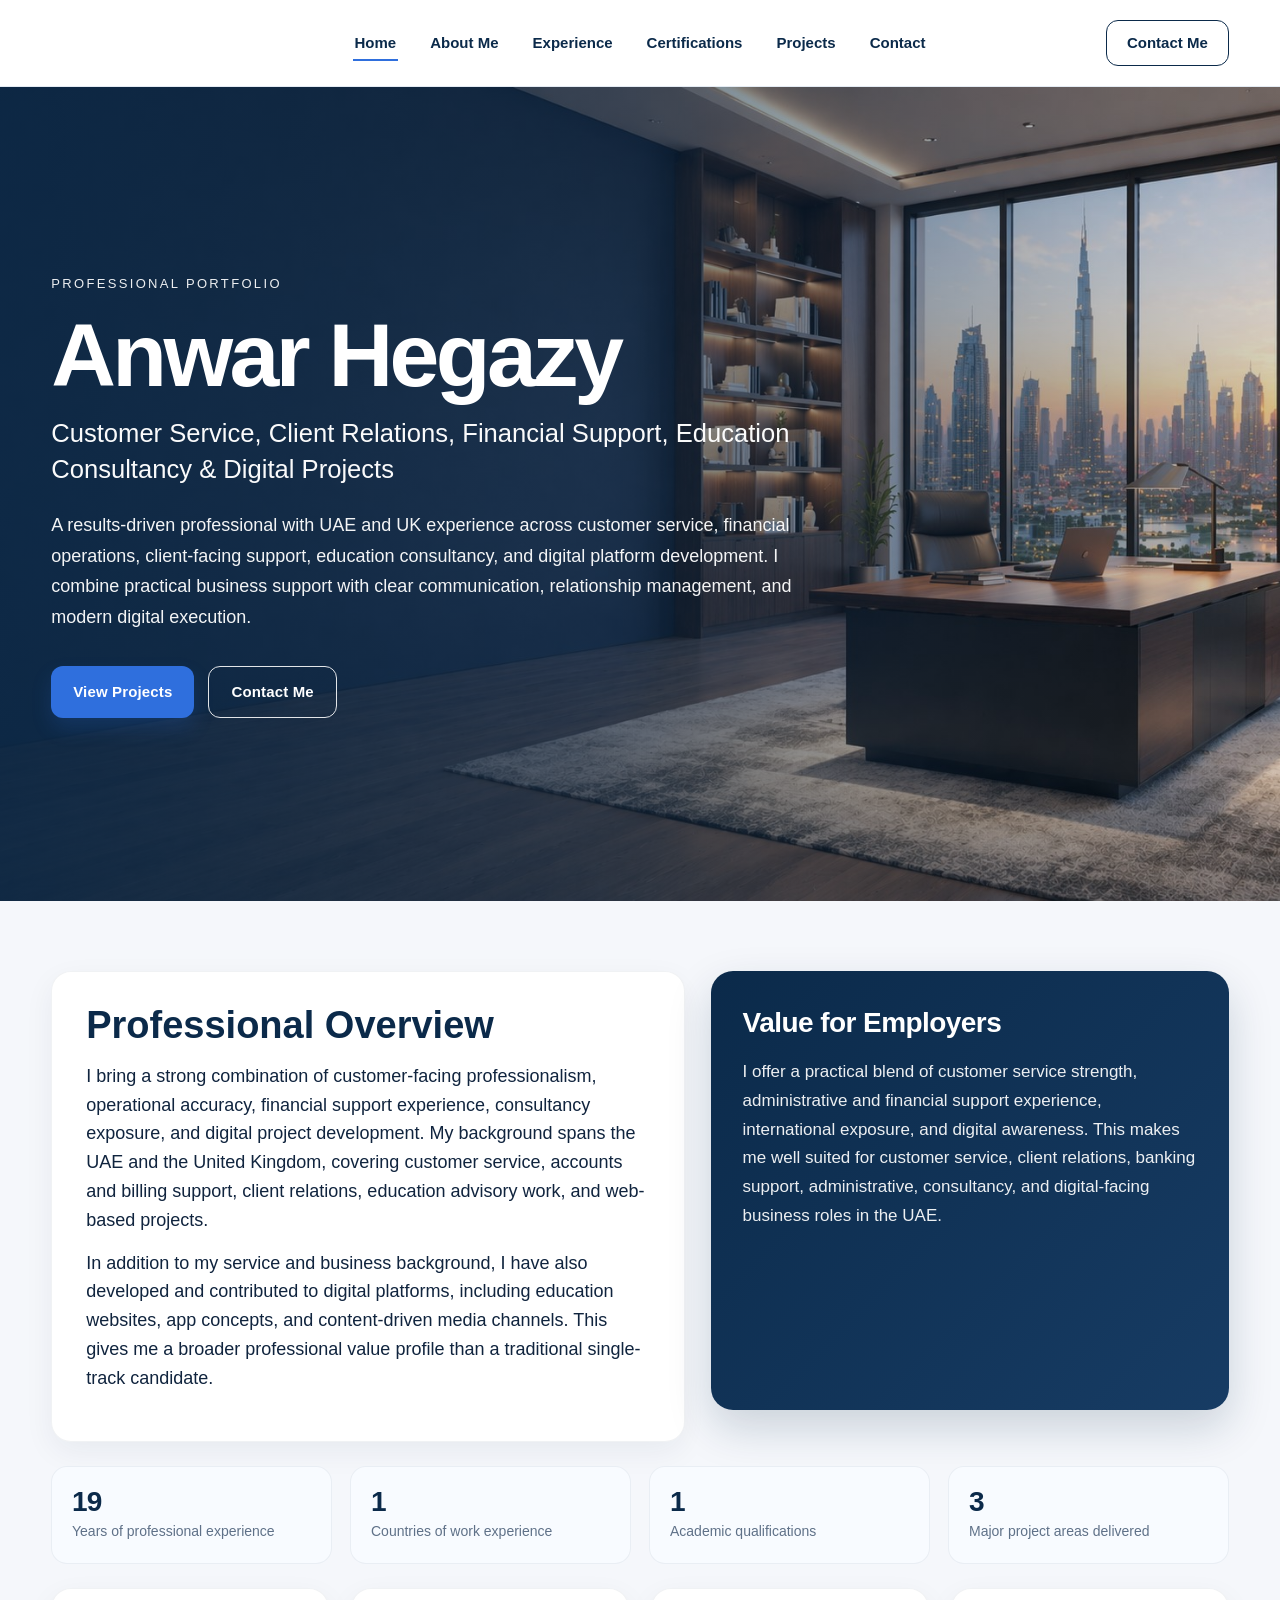
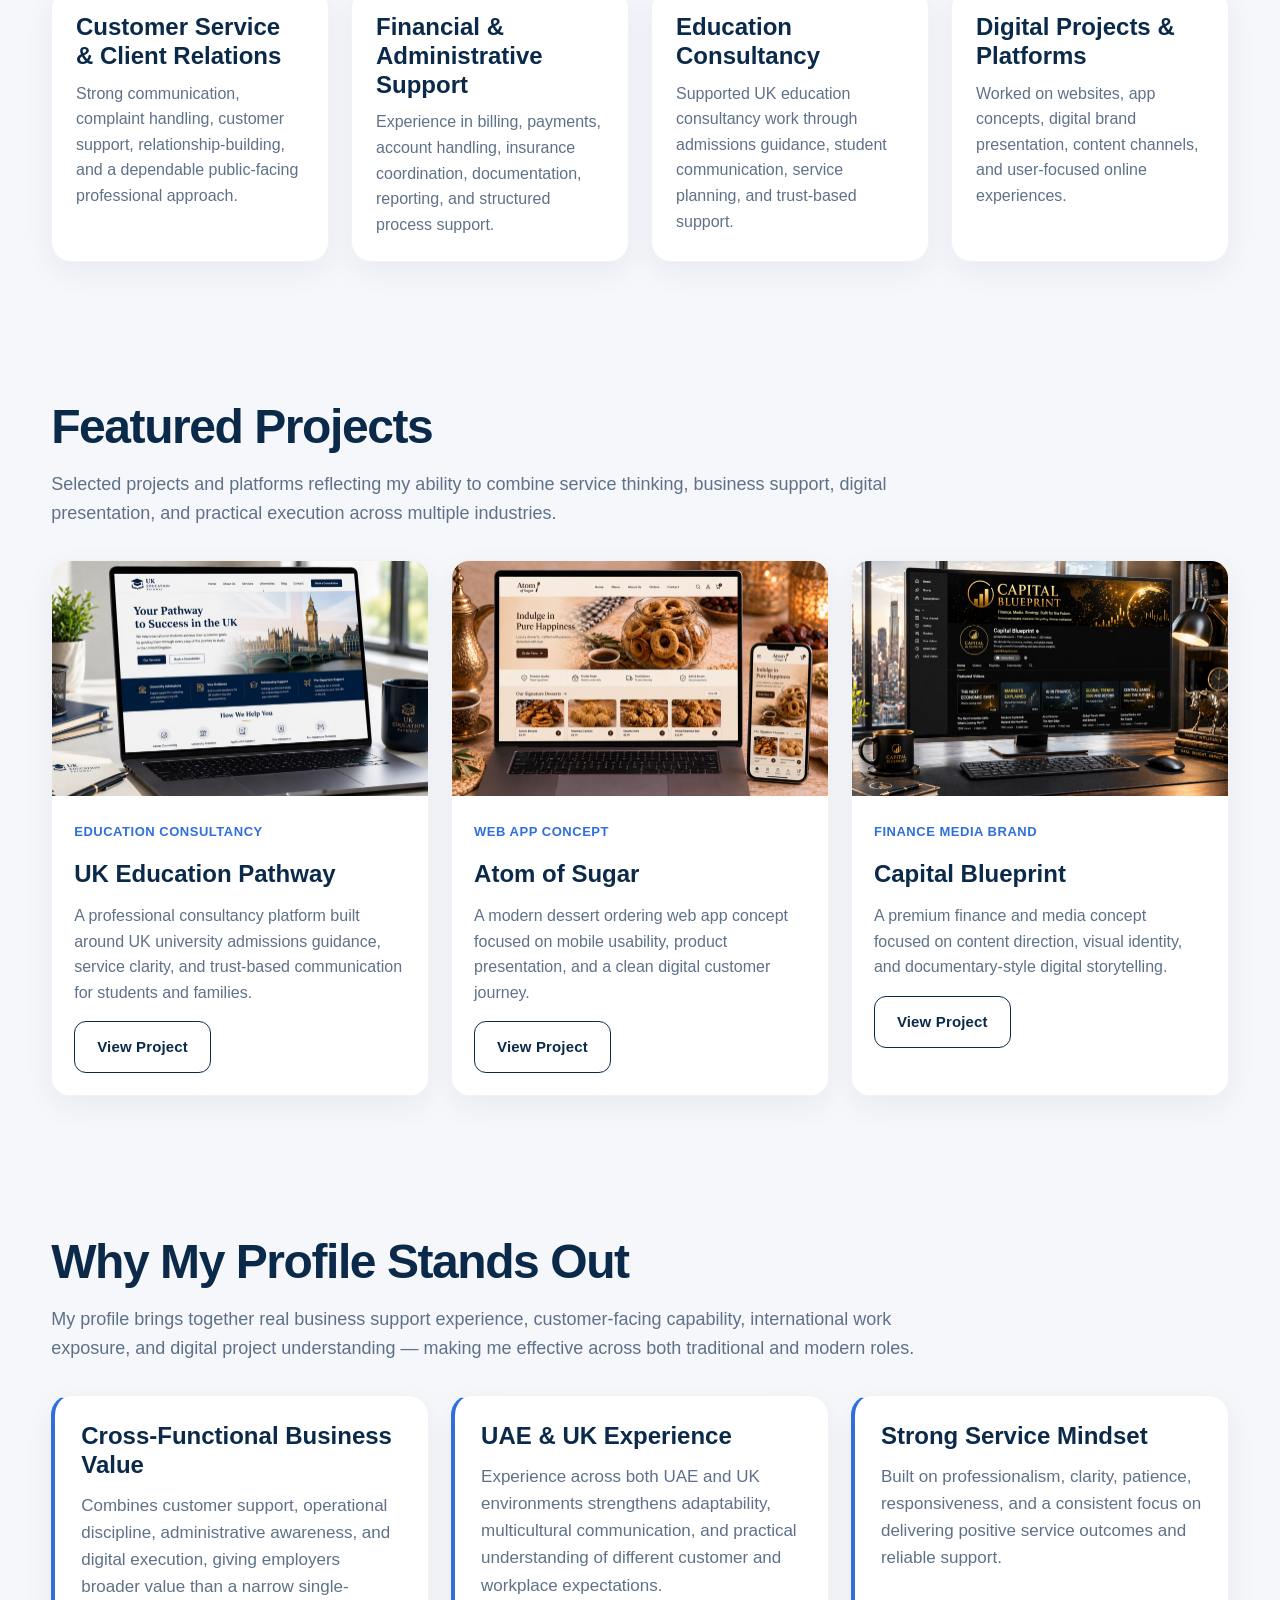
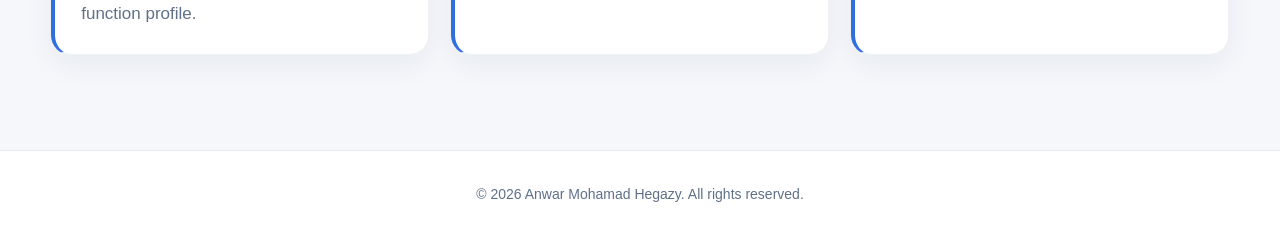
==== index.html @ 1013488e "Initial portfolio upload" ====
<!DOCTYPE html>
<html lang="en">
<head>
  <meta charset="UTF-8" />
  <meta name="viewport" content="width=device-width, initial-scale=1.0" />
  <title>Anwar Hegazy | Professional Portfolio</title>
  <meta
    name="description"
    content="Professional portfolio of Anwar Hegazy covering customer service, client relations, financial operations, education consultancy, and digital projects across the UAE and UK."
  />
  <link rel="icon" type="image/png" href="images/favicon.png" />
  <link rel="stylesheet" href="style.css" />
</head>
<body>
  <header class="site-header">
    <div class="container header-inner">
      <div class="brand-spacer"></div>

      <nav class="main-nav">
        <a href="index.html" class="active">Home</a>
        <a href="about.html">About Me</a>
        <a href="experience.html">Experience</a>
        <a href="certifications.html">Certifications</a>
        <a href="projects.html">Projects</a>
        <a href="contact.html">Contact</a>
      </nav>

      <div class="header-right">
        <a href="contact.html" class="header-btn">Contact Me</a>
      </div>

      <button class="menu-toggle" aria-label="Menu">☰</button>
    </div>

    <div class="mobile-nav">
      <a href="index.html">Home</a>
      <a href="about.html">About Me</a>
      <a href="experience.html">Experience</a>
      <a href="certifications.html">Certifications</a>
      <a href="projects.html">Projects</a>
      <a href="contact.html">Contact</a>
    </div>
  </header>

  <section class="hero fade-in-section">
    <div class="container hero-inner">
      <div class="hero-copy">
        <span class="eyebrow">Professional Portfolio</span>

        <h1>Anwar Hegazy</h1>

        <p class="hero-subtitle">
          Customer Service, Client Relations, Financial Support, Education Consultancy & Digital Projects
        </p>

        <p class="hero-description">
          A results-driven professional with UAE and UK experience across customer service, financial operations,
          client-facing support, education consultancy, and digital platform development. I combine practical
          business support with clear communication, relationship management, and modern digital execution.
        </p>

        <div class="hero-actions">
          <a href="projects.html" class="btn-primary">View Projects</a>
          <a href="contact.html" class="btn-secondary">Contact Me</a>
        </div>
      </div>
    </div>
  </section>

  <section class="home-section fade-in-section">
    <div class="container">
      <div class="home-intro-grid">
        <div class="home-intro-card">
          <h2>Professional Overview</h2>
          <p>
            I bring a strong combination of customer-facing professionalism, operational accuracy, financial
            support experience, consultancy exposure, and digital project development. My background spans the
            UAE and the United Kingdom, covering customer service, accounts and billing support, client relations,
            education advisory work, and web-based projects.
          </p>
          <p>
            In addition to my service and business background, I have also developed and contributed to digital
            platforms, including education websites, app concepts, and content-driven media channels. This gives
            me a broader professional value profile than a traditional single-track candidate.
          </p>
        </div>

        <div class="recruiter-strip">
          <h3>Value for Employers</h3>
          <p>
            I offer a practical blend of customer service strength, administrative and financial support experience,
            international exposure, and digital awareness. This makes me well suited for customer service, client
            relations, banking support, administrative, consultancy, and digital-facing business roles in the UAE.
          </p>
        </div>
      </div>

      <div class="stats-row">
        <div class="stat-box fade-in-section">
          <strong class="stat-number" data-target="20">0</strong>
          <span class="stat-label">Years of professional experience</span>
        </div>

        <div class="stat-box fade-in-section">
          <strong class="stat-number" data-target="2">0</strong>
          <span class="stat-label">Countries of work experience</span>
        </div>

        <div class="stat-box fade-in-section">
          <strong class="stat-number" data-target="2">0</strong>
          <span class="stat-label">Academic qualifications</span>
        </div>

        <div class="stat-box fade-in-section">
          <strong class="stat-number" data-target="4">0</strong>
          <span class="stat-label">Major project areas delivered</span>
        </div>
      </div>

      <div class="home-feature-grid">
        <div class="home-feature-card fade-in-section">
          <h3>Customer Service & Client Relations</h3>
          <p>
            Strong communication, complaint handling, customer support, relationship-building, and a dependable
            public-facing professional approach.
          </p>
        </div>

        <div class="home-feature-card fade-in-section">
          <h3>Financial & Administrative Support</h3>
          <p>
            Experience in billing, payments, account handling, insurance coordination, documentation, reporting,
            and structured process support.
          </p>
        </div>

        <div class="home-feature-card fade-in-section">
          <h3>Education Consultancy</h3>
          <p>
            Supported UK education consultancy work through admissions guidance, student communication, service
            planning, and trust-based support.
          </p>
        </div>

        <div class="home-feature-card fade-in-section">
          <h3>Digital Projects & Platforms</h3>
          <p>
            Worked on websites, app concepts, digital brand presentation, content channels, and user-focused
            online experiences.
          </p>
        </div>
      </div>
    </div>
  </section>

  <section class="home-section fade-in-section">
    <div class="container">
      <h2 class="section-title">Featured Projects</h2>
      <p class="section-intro">
        Selected projects and platforms reflecting my ability to combine service thinking, business support,
        digital presentation, and practical execution across multiple industries.
      </p>

      <div class="featured-projects-grid">
        <article class="featured-project-card">
          <div class="featured-project-media">
            <img src="images/uk-education-pathway-preview.jpg" alt="UK Education Pathway website preview" />
          </div>
          <div class="featured-project-body">
            <span class="featured-project-label">Education Consultancy</span>
            <h3>UK Education Pathway</h3>
            <p>
              A professional consultancy platform built around UK university admissions guidance, service clarity,
              and trust-based communication for students and families.
            </p>
            <a href="projects.html" class="btn-outline-dark">View Project</a>
          </div>
        </article>

        <article class="featured-project-card">
          <div class="featured-project-media">
            <img src="images/atom-of-sugar-preview.jpg" alt="Atom of Sugar app preview" />
          </div>
          <div class="featured-project-body">
            <span class="featured-project-label">Web App Concept</span>
            <h3>Atom of Sugar</h3>
            <p>
              A modern dessert ordering web app concept focused on mobile usability, product presentation,
              and a clean digital customer journey.
            </p>
            <a href="projects.html" class="btn-outline-dark">View Project</a>
          </div>
        </article>

        <article class="featured-project-card">
          <div class="featured-project-media">
            <img src="images/capital-blueprint-preview.jpg" alt="Capital Blueprint platform preview" />
          </div>
          <div class="featured-project-body">
            <span class="featured-project-label">Finance Media Brand</span>
            <h3>Capital Blueprint</h3>
            <p>
              A premium finance and media concept focused on content direction, visual identity,
              and documentary-style digital storytelling.
            </p>
            <a href="projects.html" class="btn-outline-dark">View Project</a>
          </div>
        </article>
      </div>
    </div>
  </section>

  <section class="home-section fade-in-section">
    <div class="container">
      <h2 class="section-title">Why My Profile Stands Out</h2>
      <p class="section-intro">
        My profile brings together real business support experience, customer-facing capability, international
        work exposure, and digital project understanding — making me effective across both traditional and modern roles.
      </p>

      <div class="highlights-grid">
        <div class="highlight-card card">
          <h4>Cross-Functional Business Value</h4>
          <p>
            Combines customer support, operational discipline, administrative awareness, and digital execution,
            giving employers broader value than a narrow single-function profile.
          </p>
        </div>

        <div class="highlight-card card">
          <h4>UAE & UK Experience</h4>
          <p>
            Experience across both UAE and UK environments strengthens adaptability, multicultural communication,
            and practical understanding of different customer and workplace expectations.
          </p>
        </div>

        <div class="highlight-card card">
          <h4>Strong Service Mindset</h4>
          <p>
            Built on professionalism, clarity, patience, responsiveness, and a consistent focus on delivering
            positive service outcomes and reliable support.
          </p>
        </div>
      </div>
    </div>
  </section>

  <footer class="site-footer">
    <div class="container footer-inner">
      <p>© 2026 Anwar Mohamad Hegazy. All rights reserved.</p>
    </div>
  </footer>

  <script src="script.js"></script>
</body>
</html>
---- style.css ----
:root {
  --navy: #0b2a4a;
  --navy-2: #163b63;
  --blue: #2f6fdd;
  --blue-dark: #255fc7;
  --text: #10243e;
  --muted: #5f7188;
  --bg: #f5f7fb;
  --bg-soft: #eef3f9;
  --white: #ffffff;
  --line: #e4ebf3;
  --card: #ffffff;
  --shadow: 0 12px 34px rgba(16, 36, 62, 0.08);
  --shadow-soft: 0 8px 24px rgba(16, 36, 62, 0.05);
  --shadow-strong: 0 20px 50px rgba(16, 36, 62, 0.14);
  --radius: 20px;
  --max: 1240px;
}

* {
  box-sizing: border-box;
}

html {
  scroll-behavior: smooth;
}

body {
  margin: 0;
  font-family: Arial, sans-serif;
  color: var(--text);
  background: var(--bg);
  line-height: 1.6;
  -webkit-font-smoothing: antialiased;
  -moz-osx-font-smoothing: grayscale;
}

img {
  max-width: 100%;
  display: block;
}

a {
  color: inherit;
  text-decoration: none;
}

.container {
  width: min(92%, var(--max));
  margin: 0 auto;
}

/* Header */
.site-header {
  position: sticky;
  top: 0;
  z-index: 1000;
  background: rgba(255, 255, 255, 0.96);
  backdrop-filter: blur(10px);
  border-bottom: 1px solid var(--line);
}

.site-header.scrolled {
  box-shadow: 0 8px 24px rgba(16, 36, 62, 0.08);
}

.header-inner {
  min-height: 86px;
  display: grid;
  grid-template-columns: 1fr auto 1fr;
  align-items: center;
}

.brand-spacer {
  min-height: 1px;
}

.main-nav {
  display: flex;
  justify-content: center;
  gap: 30px;
  align-items: center;
  flex-wrap: wrap;
}

.main-nav a {
  color: var(--navy);
  font-size: 15px;
  font-weight: 600;
  position: relative;
  padding: 8px 2px;
  transition: color 0.25s ease;
}

.main-nav a::after {
  content: "";
  position: absolute;
  left: 0;
  bottom: 2px;
  width: 0;
  height: 2px;
  background: var(--blue);
  transition: width 0.25s ease;
}

.main-nav a:hover::after,
.main-nav a.active::after {
  width: 100%;
}

.header-right {
  display: flex;
  justify-content: flex-end;
  gap: 12px;
}

.header-btn {
  display: inline-flex;
  align-items: center;
  justify-content: center;
  min-height: 46px;
  border: 1px solid var(--navy);
  color: var(--navy);
  padding: 0 20px;
  border-radius: 12px;
  font-size: 15px;
  font-weight: 600;
  transition: 0.25s ease;
}

.header-btn:hover {
  background: var(--navy);
  color: var(--white);
}

.menu-toggle {
  display: none;
  justify-self: end;
  background: #fff;
  border: 1px solid var(--line);
  color: var(--navy);
  border-radius: 10px;
  padding: 10px 12px;
  font-size: 20px;
  cursor: pointer;
}

.mobile-nav {
  display: none;
  border-top: 1px solid var(--line);
  background: #fff;
}

.mobile-nav.show {
  display: block;
}

.mobile-nav a {
  display: block;
  padding: 15px 4%;
  border-bottom: 1px solid #eef3f8;
  color: var(--navy);
  font-weight: 500;
}

/* Buttons */
.btn-primary,
.btn-secondary,
.btn-light,
.btn-outline-dark {
  display: inline-flex;
  align-items: center;
  justify-content: center;
  min-height: 52px;
  padding: 0 22px;
  border-radius: 12px;
  font-size: 15px;
  font-weight: 700;
  letter-spacing: 0.01em;
  transition: 0.25s ease;
}

.btn-primary {
  background: var(--blue);
  color: var(--white);
  border: none;
  box-shadow: 0 10px 20px rgba(47, 111, 221, 0.18);
}

.btn-primary:hover {
  background: var(--blue-dark);
  transform: translateY(-1px);
  box-shadow: 0 14px 28px rgba(47, 111, 221, 0.24);
}

.btn-secondary {
  border: 1px solid rgba(255,255,255,0.88);
  color: var(--white);
  background: transparent;
}

.btn-secondary:hover {
  background: rgba(255,255,255,0.1);
}

.btn-light {
  background: var(--white);
  color: var(--navy);
}

.btn-light:hover {
  background: #f1f5fb;
}

.btn-outline-dark {
  background: transparent;
  color: var(--navy);
  border: 1px solid var(--navy);
}

.btn-outline-dark:hover {
  background: var(--navy);
  color: var(--white);
  box-shadow: 0 12px 24px rgba(11, 42, 74, 0.16);
}

/* Hero */
.hero {
  min-height: calc(100vh - 86px);
  background:
    linear-gradient(to right, rgba(11, 42, 74, 0.84), rgba(11, 42, 74, 0.56), rgba(11, 42, 74, 0.16)),
    url("images/hero-bg.jpg") center center / cover no-repeat;
  display: flex;
  align-items: center;
}

.hero-inner {
  padding: 90px 0;
}

.hero-copy {
  max-width: 780px;
  color: var(--white);
}

.eyebrow {
  display: inline-block;
  margin-bottom: 18px;
  font-size: 13px;
  letter-spacing: 0.18em;
  text-transform: uppercase;
  opacity: 0.92;
}

.hero h1 {
  margin: 0 0 18px;
  font-size: clamp(56px, 7vw, 92px);
  line-height: 0.96;
  letter-spacing: -0.04em;
  font-weight: 700;
}

.hero-subtitle {
  margin: 0 0 22px;
  font-size: clamp(20px, 2vw, 32px);
  line-height: 1.4;
  opacity: 0.98;
}

.hero-description {
  max-width: 760px;
  margin: 0 0 34px;
  font-size: 18px;
  line-height: 1.7;
  opacity: 0.95;
}

.hero-actions {
  display: flex;
  flex-wrap: wrap;
  gap: 14px;
}

/* Generic cards */
.home-intro-card,
.home-photo-card,
.home-feature-card,
.card {
  background: var(--card);
  border-radius: var(--radius);
  box-shadow: 0 10px 30px rgba(16, 36, 62, 0.06);
  border: 1px solid rgba(11, 42, 74, 0.06);
}

/* Home */
.home-section {
  padding: 70px 0;
}

.home-intro-grid {
  display: grid;
  grid-template-columns: 1.1fr 0.9fr;
  gap: 26px;
  align-items: stretch;
}

.home-intro-card {
  padding: 34px;
}

.home-intro-card h2 {
  margin: 0 0 16px;
  font-size: 38px;
  line-height: 1.05;
  color: var(--navy);
}

.home-intro-card p {
  margin: 0 0 14px;
  font-size: 18px;
  color: var(--text);
}

.home-photo-card {
  overflow: hidden;
  min-height: 100%;
}

.home-photo-card img {
  width: 100%;
  height: 100%;
  object-fit: cover;
}

.home-feature-grid {
  display: grid;
  grid-template-columns: repeat(4, 1fr);
  gap: 22px;
  margin-top: 24px;
}

.home-feature-card {
  padding: 24px;
}

.home-feature-card h3 {
  margin: 0 0 10px;
  font-size: 24px;
  line-height: 1.2;
  color: var(--navy);
}

.home-feature-card p {
  margin: 0;
  color: var(--muted);
  font-size: 16px;
}

.featured-projects-grid {
  display: grid;
  grid-template-columns: repeat(3, 1fr);
  gap: 22px;
  margin-top: 26px;
}

.featured-project-card {
  background: var(--white);
  border: 1px solid rgba(11, 42, 74, 0.06);
  border-radius: 18px;
  overflow: hidden;
  box-shadow: 0 10px 30px rgba(16, 36, 62, 0.06);
}

.featured-project-media {
  aspect-ratio: 16 / 10;
  overflow: hidden;
  background: #fff;
}

.featured-project-media img {
  width: 100%;
  height: 100%;
  object-fit: cover;
}

.featured-project-body {
  padding: 22px;
}

.featured-project-body h3 {
  margin: 0 0 10px;
  font-size: 24px;
  color: var(--navy);
}

.featured-project-label {
  display: inline-block;
  margin-bottom: 12px;
  font-size: 13px;
  font-weight: 700;
  letter-spacing: 0.04em;
  text-transform: uppercase;
  color: var(--blue);
}

.featured-project-body p {
  margin: 0 0 16px;
  color: var(--muted);
  font-size: 16px;
}

/* Stats */
.stats-row {
  display: grid;
  grid-template-columns: repeat(4, 1fr);
  gap: 18px;
  margin-top: 24px;
}

.stat-box {
  background: #f8fbff;
  border: 1px solid rgba(11, 42, 74, 0.06);
  border-radius: 16px;
  padding: 20px;
}

.stat-box strong,
.stat-number {
  display: block;
  font-size: 28px;
  color: var(--navy);
  font-weight: 700;
  line-height: 1.1;
  letter-spacing: -0.03em;
}

.stat-box span,
.stat-label {
  font-size: 14px;
  color: var(--muted);
}

/* Recruiter strip */
.recruiter-strip {
  margin-top: 0;
  margin-bottom: 32px;
  background: linear-gradient(135deg, #0b2a4a, #173c64);
  color: #fff;
  border-radius: 22px;
  padding: 30px 32px;
  box-shadow: 0 18px 44px rgba(11, 42, 74, 0.18);
}

.recruiter-strip h3 {
  margin: 0 0 12px;
  font-size: 28px;
  letter-spacing: -0.02em;
}

.recruiter-strip p {
  margin: 0;
  font-size: 17px;
  line-height: 1.7;
  color: rgba(255,255,255,0.92);
}

/* Page hero */
.page-hero {
  padding: 110px 0 42px;
  background: #fff;
  border-bottom: 1px solid var(--line);
}

.page-hero h1 {
  margin: 0;
  font-size: clamp(42px, 5vw, 68px);
  line-height: 1;
  letter-spacing: -0.04em;
  color: var(--navy);
}

.page-hero p {
  max-width: 900px;
  margin: 18px 0 0;
  font-size: 20px;
  color: var(--muted);
}

/* Sections */
.section {
  padding: 80px 0;
}

.section-tight {
  padding: 56px 0 80px;
}

.section-block {
  margin-bottom: 60px;
}

.section-title {
  margin: 0 0 18px;
  font-size: clamp(34px, 4vw, 48px);
  line-height: 1.05;
  letter-spacing: -0.03em;
  color: var(--navy);
}

.section-subtitle {
  margin: 0 0 30px;
  font-size: clamp(28px, 3vw, 36px);
  line-height: 1.08;
  letter-spacing: -0.025em;
  color: var(--navy);
}

.section-intro {
  max-width: 900px;
  margin: 0 0 32px;
  font-size: 18px;
  color: var(--muted);
}

/* About */
.about-grid {
  display: grid;
  grid-template-columns: 420px 1fr;
  gap: 44px;
  align-items: center;
}

.about-photo.card {
  overflow: hidden;
}

.about-photo img {
  width: 100%;
  aspect-ratio: 0.82 / 1;
  object-fit: cover;
}

.about-copy.card {
  padding: 34px;
}

.about-copy h2 {
  margin: 0 0 18px;
  font-size: 44px;
  line-height: 1;
  color: var(--navy);
}

.about-copy p {
  margin: 0 0 16px;
  font-size: 19px;
  color: var(--text);
}

/* Experience */
.timeline {
  display: grid;
  gap: 22px;
}

.timeline-card {
  padding: 28px 30px;
}

.timeline-card h3 {
  margin: 0 0 8px;
  font-size: 30px;
  line-height: 1.1;
  color: var(--navy);
}

.timeline-meta {
  margin: 0 0 18px;
  font-size: 18px;
  color: var(--muted);
  font-weight: 700;
}

.timeline-card p {
  margin: 0;
  font-size: 18px;
  color: var(--text);
}

.highlights-grid {
  display: grid;
  grid-template-columns: repeat(3, 1fr);
  gap: 22px;
  margin-top: 26px;
}

.highlight-card {
  padding: 26px;
  border-left: 4px solid var(--blue);
}

.highlight-card h4 {
  margin: 0 0 12px;
  font-size: 24px;
  color: var(--navy);
  line-height: 1.2;
}

.highlight-card p {
  margin: 0;
  font-size: 17px;
  color: var(--muted);
}

/* Old certificate grid if needed elsewhere */
.cert-grid {
  display: grid;
  grid-template-columns: repeat(2, 1fr);
  gap: 22px;
}

.cert-card {
  padding: 28px;
  padding-top: 30px;
}

.cert-card h3 {
  margin: 0 0 10px;
  font-size: 26px;
  color: var(--navy);
  line-height: 1.2;
}

.cert-card p {
  margin: 0 0 14px;
  font-size: 17px;
  color: var(--muted);
}

.cert-image-link {
  display: block;
  transition: transform 0.25s ease;
}

.cert-image-link:hover {
  transform: translateY(-4px);
}

.cert-image {
  margin-top: 16px;
  height: 220px;
  overflow: hidden;
  border-radius: 12px;
  border: 1px solid #e6edf6;
  background: #fff;
}

.cert-image img {
  width: 100%;
  height: 100%;
  object-fit: cover;
  object-position: top;
  display: block;
  transition: transform 0.3s ease;
}

.cert-action {
  margin-top: 14px;
  margin-bottom: 0;
}

.cert-action a {
  color: var(--blue);
  font-weight: 600;
}

.cert-action a:hover {
  text-decoration: underline;
}

.small-note {
  margin-top: 20px;
  font-size: 16px;
  color: var(--muted);
}

/* Projects - agency level */
.projects-stack {
  display: grid;
  gap: 34px;
}

.project-showcase {
  display: grid;
  grid-template-columns: 1.02fr 0.98fr;
  gap: 34px;
  align-items: center;
  background: var(--white);
  border: 1px solid rgba(11, 42, 74, 0.06);
  border-radius: 20px;
  padding: 28px;
  box-shadow: 0 10px 30px rgba(16, 36, 62, 0.06);
  transition: transform 0.3s ease, box-shadow 0.3s ease;
}

.project-showcase:hover {
  transform: translateY(-4px);
  box-shadow: 0 18px 44px rgba(16, 36, 62, 0.10);
}

.project-showcase.reverse {
  grid-template-columns: 0.98fr 1.02fr;
}

.project-showcase.reverse .project-showcase-media {
  order: 2;
}

.project-showcase.reverse .project-showcase-content {
  order: 1;
}

.project-showcase-content h2 {
  margin: 0 0 10px;
  font-size: 36px;
  line-height: 1.08;
  color: var(--navy);
}

.project-kicker {
  display: inline-block;
  margin-bottom: 12px;
  font-size: 13px;
  font-weight: 700;
  letter-spacing: 0.05em;
  text-transform: uppercase;
  color: var(--blue);
}

.project-showcase-content p {
  margin: 0 0 18px;
  font-size: 18px;
  color: var(--text);
}

.project-points {
  margin: 0 0 20px 18px;
  padding: 0;
}

.project-points li {
  margin-bottom: 8px;
  color: var(--muted);
  font-size: 16px;
}

.project-showcase-media {
  min-width: 0;
}

.project-image-wrap {
  position: relative;
  display: block;
  overflow: hidden;
  border-radius: 20px;
  box-shadow: var(--shadow-strong);
  background: #fff;
}

.project-image-wrap img {
  width: 100%;
  height: auto;
  display: block;
  transition: transform 0.55s ease, filter 0.35s ease;
}

.project-image-overlay {
  position: absolute;
  inset: 0;
  background: linear-gradient(to top, rgba(11, 42, 74, 0.68), rgba(11, 42, 74, 0.12));
  display: flex;
  align-items: flex-end;
  justify-content: flex-start;
  padding: 24px;
  opacity: 0;
  transition: opacity 0.35s ease;
}

.project-image-overlay span {
  display: inline-flex;
  align-items: center;
  justify-content: center;
  min-height: 42px;
  padding: 0 16px;
  background: rgba(255, 255, 255, 0.96);
  color: var(--navy);
  border-radius: 999px;
  font-size: 13px;
  font-weight: 700;
}

.project-image-wrap:hover img {
  transform: scale(1.035);
  filter: brightness(0.97);
}

.project-image-wrap:hover .project-image-overlay {
  opacity: 1;
}

.static-image {
  cursor: default;
  border-radius: 20px;
  overflow: hidden;
}

.static-image img {
  transition: transform 0.55s ease, filter 0.35s ease;
}

.static-image:hover img {
  transform: scale(1.035);
  filter: brightness(0.97);
}

.skills-tags {
  display: flex;
  flex-wrap: wrap;
  gap: 8px;
  margin: 20px 0 22px;
}

.skills-tags span {
  display: inline-flex;
  align-items: center;
  min-height: 36px;
  padding: 0 14px;
  border-radius: 999px;
  background: #f7faff;
  border: 1px solid #dce6f2;
  color: var(--navy);
  font-size: 14px;
  font-weight: 600;
  transition: all 0.22s ease;
}

.skills-tags span:hover {
  background: var(--navy);
  color: #fff;
  border-color: var(--navy);
  transform: translateY(-1px);
}

.project-links {
  display: flex;
  flex-wrap: wrap;
  gap: 12px;
  margin-top: 6px;
}

.consultancy-project {
  background: linear-gradient(180deg, #ffffff, #f8fbff);
  border: 1px solid rgba(30, 90, 168, 0.15);
}

/* Contact */
.contact-grid {
  display: grid;
  grid-template-columns: 1fr 1fr;
  gap: 28px;
}

.contact-card {
  padding: 30px;
}

.contact-card h3 {
  margin: 0 0 18px;
  font-size: 30px;
  color: var(--navy);
}

.contact-card p {
  margin: 0 0 14px;
  font-size: 18px;
  color: var(--text);
}

.contact-card a {
  color: var(--blue);
}

.form-grid {
  display: grid;
  gap: 16px;
}

.two-col {
  display: grid;
  grid-template-columns: 1fr 1fr;
  gap: 16px;
}

.form-group label {
  display: block;
  margin-bottom: 8px;
  font-size: 15px;
  color: var(--navy);
  font-weight: 600;
}

.form-group input,
.form-group textarea {
  width: 100%;
  border: 1px solid #c9d5e4;
  border-radius: 12px;
  padding: 14px 14px;
  font-size: 16px;
  font-family: inherit;
  color: var(--text);
  background: #fff;
  transition: border-color 0.2s ease, box-shadow 0.2s ease;
}

.form-group textarea {
  resize: vertical;
  min-height: 150px;
}

.form-group input:focus,
.form-group textarea:focus {
  outline: none;
  border-color: var(--blue);
  box-shadow: 0 0 0 4px rgba(47, 111, 221, 0.10);
}

.contact-strip {
  display: grid;
  grid-template-columns: repeat(3, 1fr);
  gap: 22px;
  margin-top: 22px;
}

.contact-mini {
  padding: 22px;
}

.contact-mini h4 {
  margin: 0 0 10px;
  font-size: 22px;
  color: var(--navy);
}

.contact-mini p {
  margin: 0;
  color: var(--muted);
}

.references {
  text-align: center;
  margin-top: 26px;
  font-size: 22px;
  font-weight: 700;
  color: var(--navy);
}

/* Footer */
.site-footer {
  background: #fff;
  border-top: 1px solid var(--line);
  padding: 32px 0;
  margin-top: 26px;
}

.footer-inner {
  display: flex;
  align-items: center;
  justify-content: center;
  gap: 18px;
}

.footer-inner p {
  margin: 0;
  color: var(--muted);
  font-size: 14px;
  text-align: center;
}

/* Scroll animations */
.fade-in-section {
  opacity: 0;
  transform: translateY(28px);
  transition: opacity 0.8s ease, transform 0.8s ease;
  will-change: opacity, transform;
}

.fade-in-section.is-visible {
  opacity: 1;
  transform: translateY(0);
}

/* Hover animation */
.card,
.home-feature-card,
.featured-project-card,
.stat-box,
.highlight-card,
.contact-mini,
.timeline-card,
.project-showcase,
.cert-card,
.contact-card {
  transition: transform 0.3s ease, box-shadow 0.3s ease;
}

.card:hover,
.home-feature-card:hover,
.featured-project-card:hover,
.stat-box:hover,
.highlight-card:hover,
.contact-mini:hover,
.timeline-card:hover,
.project-showcase:hover,
.cert-card:hover,
.contact-card:hover {
  transform: translateY(-4px);
  box-shadow: 0 18px 44px rgba(16, 36, 62, 0.10);
}

/* Certifications page only */
.certifications-page .projects-stack {
  display: grid;
  grid-template-columns: repeat(2, 1fr);
  gap: 26px;
  align-items: stretch;
}

.certifications-page .project-showcase,
.certifications-page .project-showcase.reverse,
.certifications-page .consultancy-project {
  display: flex;
  flex-direction: column;
  gap: 16px;
  padding: 22px;
  height: 100%;
  min-height: 100%;
}

.certifications-page .project-showcase.reverse .project-showcase-media,
.certifications-page .project-showcase.reverse .project-showcase-content {
  order: initial;
}

.certifications-page .project-showcase-media {
  width: 100%;
}

.certifications-page .project-image-wrap,
.certifications-page .static-image {
  display: block;
  width: 100%;
}

.certifications-page .project-image-wrap img,
.certifications-page .static-image img {
  width: 100%;
  height: 200px;
  object-fit: cover;
  object-position: top;
  border-radius: 12px;
}

.certifications-page .project-showcase-content {
  display: flex;
  flex-direction: column;
  flex: 1;
  gap: 12px;
}

.certifications-page .project-showcase-content h2 {
  font-size: 24px;
  line-height: 1.18;
  margin: 0;
  letter-spacing: -0.02em;
}

.certifications-page .project-sub {
  font-size: 14px;
  margin: 0;
  color: var(--muted);
}

.certifications-page .project-showcase-content p {
  font-size: 14px;
  line-height: 1.6;
  margin: 0;
  color: var(--muted);
}

.certifications-page .skills-tags {
  display: flex;
  flex-wrap: wrap;
  gap: 10px;
  margin: 4px 0 0;
}

.certifications-page .skills-tags span {
  display: inline-flex;
  align-items: center;
  min-height: 38px;
  padding: 0 14px;
  font-size: 14px;
  font-weight: 600;
  border-radius: 999px;
  background: #f4f8fd;
  border: 1px solid #dce7f4;
  color: var(--navy);
}

.certifications-page .project-links {
  margin-top: auto;
  padding-top: 10px;
}

.certifications-page .btn-primary {
  display: inline-flex;
  align-items: center;
  justify-content: center;
  min-height: 50px;
  padding: 0 22px;
  font-size: 15px;
  font-weight: 700;
  border-radius: 12px;
}

/* Responsive */
@media (max-width: 1200px) {
  .home-feature-grid,
  .stats-row,
  .featured-projects-grid {
    grid-template-columns: repeat(2, 1fr);
  }

  .project-showcase,
  .project-showcase.reverse {
    grid-template-columns: 1fr;
  }

  .project-showcase.reverse .project-showcase-media,
  .project-showcase.reverse .project-showcase-content {
    order: initial;
  }
}

@media (max-width: 1100px) {
  .header-inner {
    grid-template-columns: 1fr auto;
  }

  .brand-spacer,
  .header-right,
  .main-nav {
    display: none;
  }

  .menu-toggle {
    display: inline-flex;
  }

  .home-intro-grid,
  .about-grid,
  .contact-grid,
  .highlights-grid,
  .contact-strip,
  .stats-row,
  .featured-projects-grid {
    grid-template-columns: 1fr;
  }

  .home-feature-grid {
    grid-template-columns: repeat(2, 1fr);
  }

  .two-col {
    grid-template-columns: 1fr;
  }
}

@media (max-width: 900px) {
  .section {
    padding: 68px 0;
  }

  .section-tight {
    padding: 46px 0 68px;
  }

  .page-hero {
    padding: 92px 0 30px;
  }

  .recruiter-strip {
    padding: 24px;
  }

  .certifications-page .projects-stack {
    grid-template-columns: repeat(2, 1fr);
    gap: 18px;
  }

  .certifications-page .project-showcase,
  .certifications-page .project-showcase.reverse,
  .certifications-page .consultancy-project {
    padding: 16px;
  }

  .certifications-page .project-image-wrap img,
  .certifications-page .static-image img {
    height: 150px;
  }

  .certifications-page .project-showcase-content h2 {
    font-size: 18px;
  }

  .certifications-page .project-showcase-content p,
  .certifications-page .project-sub {
    font-size: 13px;
  }

  .certifications-page .skills-tags span {
    min-height: 32px;
    padding: 0 10px;
    font-size: 12px;
  }

  .certifications-page .btn-primary {
    min-height: 42px;
    font-size: 13px;
    padding: 0 14px;
  }
}

@media (max-width: 768px) {
  .hero {
    min-height: calc(100vh - 76px);
  }

  .hero-inner {
    padding: 56px 0;
  }

  .hero-actions {
    flex-direction: column;
    align-items: flex-start;
  }

  .btn-primary,
  .btn-secondary,
  .btn-light,
  .btn-outline-dark {
    width: 100%;
    max-width: 280px;
  }

  .page-hero {
    padding-top: 74px;
  }

  .home-intro-card,
  .about-copy.card,
  .timeline-card,
  .cert-card,
  .contact-card,
  .contact-mini,
  .home-feature-card,
  .featured-project-body,
  .recruiter-strip,
  .project-showcase {
    padding: 22px;
  }

  .cert-card {
    padding-top: 24px;
  }

  .cert-grid {
    grid-template-columns: repeat(2, 1fr);
    gap: 14px;
  }

  .cert-card h3 {
    font-size: 18px;
  }

  .cert-card p {
    font-size: 14px;
  }

  .cert-image {
    height: 120px;
  }

  .section-subtitle {
    font-size: 28px;
  }

  .home-feature-grid {
    grid-template-columns: 1fr;
  }

  .project-showcase-content h2 {
    font-size: 30px;
  }

  .project-image-overlay {
    opacity: 1;
    padding: 16px;
    background: linear-gradient(to top, rgba(11, 42, 74, 0.55), rgba(11, 42, 74, 0.06));
  }

  .project-image-overlay span {
    min-height: 38px;
    font-size: 13px;
  }

  .footer-inner {
    flex-direction: column;
    align-items: center;
  }
}

@media (max-width: 640px) {
  .section {
    padding: 56px 0;
  }

  .section-tight {
    padding: 38px 0 56px;
  }

  .page-hero {
    padding: 82px 0 24px;
  }

  .section-title {
    margin-bottom: 14px;
  }

  .header-btn {
    min-height: 42px;
    padding: 0 16px;
  }
}

@media (max-width: 600px) {
  .certifications-page .projects-stack {
    grid-template-columns: repeat(2, 1fr);
    gap: 12px;
  }

  .certifications-page .project-showcase,
  .certifications-page .project-showcase.reverse,
  .certifications-page .consultancy-project {
    padding: 12px;
    gap: 12px;
  }

  .certifications-page .project-image-wrap img,
  .certifications-page .static-image img {
    height: 110px;
  }

  .certifications-page .project-showcase-content {
    gap: 8px;
  }

  .certifications-page .project-showcase-content h2 {
    font-size: 15px;
  }

  .certifications-page .project-showcase-content p,
  .certifications-page .project-sub {
    font-size: 11px;
    line-height: 1.45;
  }

  .certifications-page .skills-tags {
    gap: 6px;
  }

  .certifications-page .skills-tags span {
    min-height: 26px;
    padding: 0 8px;
    font-size: 10px;
  }

  .certifications-page .project-links {
    padding-top: 6px;
  }

  .certifications-page .btn-primary {
    width: 100%;
    min-height: 34px;
    font-size: 11px;
    padding: 0 8px;
    border-radius: 8px;
  }
}

@media (max-width: 520px) {
  .cert-grid {
    grid-template-columns: repeat(2, 1fr);
  }

  .cert-card {
    padding: 16px;
    padding-top: 18px;
  }

  .cert-card h3 {
    font-size: 16px;
  }

  .cert-card p,
  .cert-action a {
    font-size: 13px;
  }

  .cert-image {
    height: 100px;
  }

  .project-showcase-content h2 {
    font-size: 26px;
  }

  .project-points li,
  .project-showcase-content p {
    font-size: 15px;
  }

  .skills-tags span {
    font-size: 13px;
    min-height: 34px;
    padding: 0 12px;
  }
}
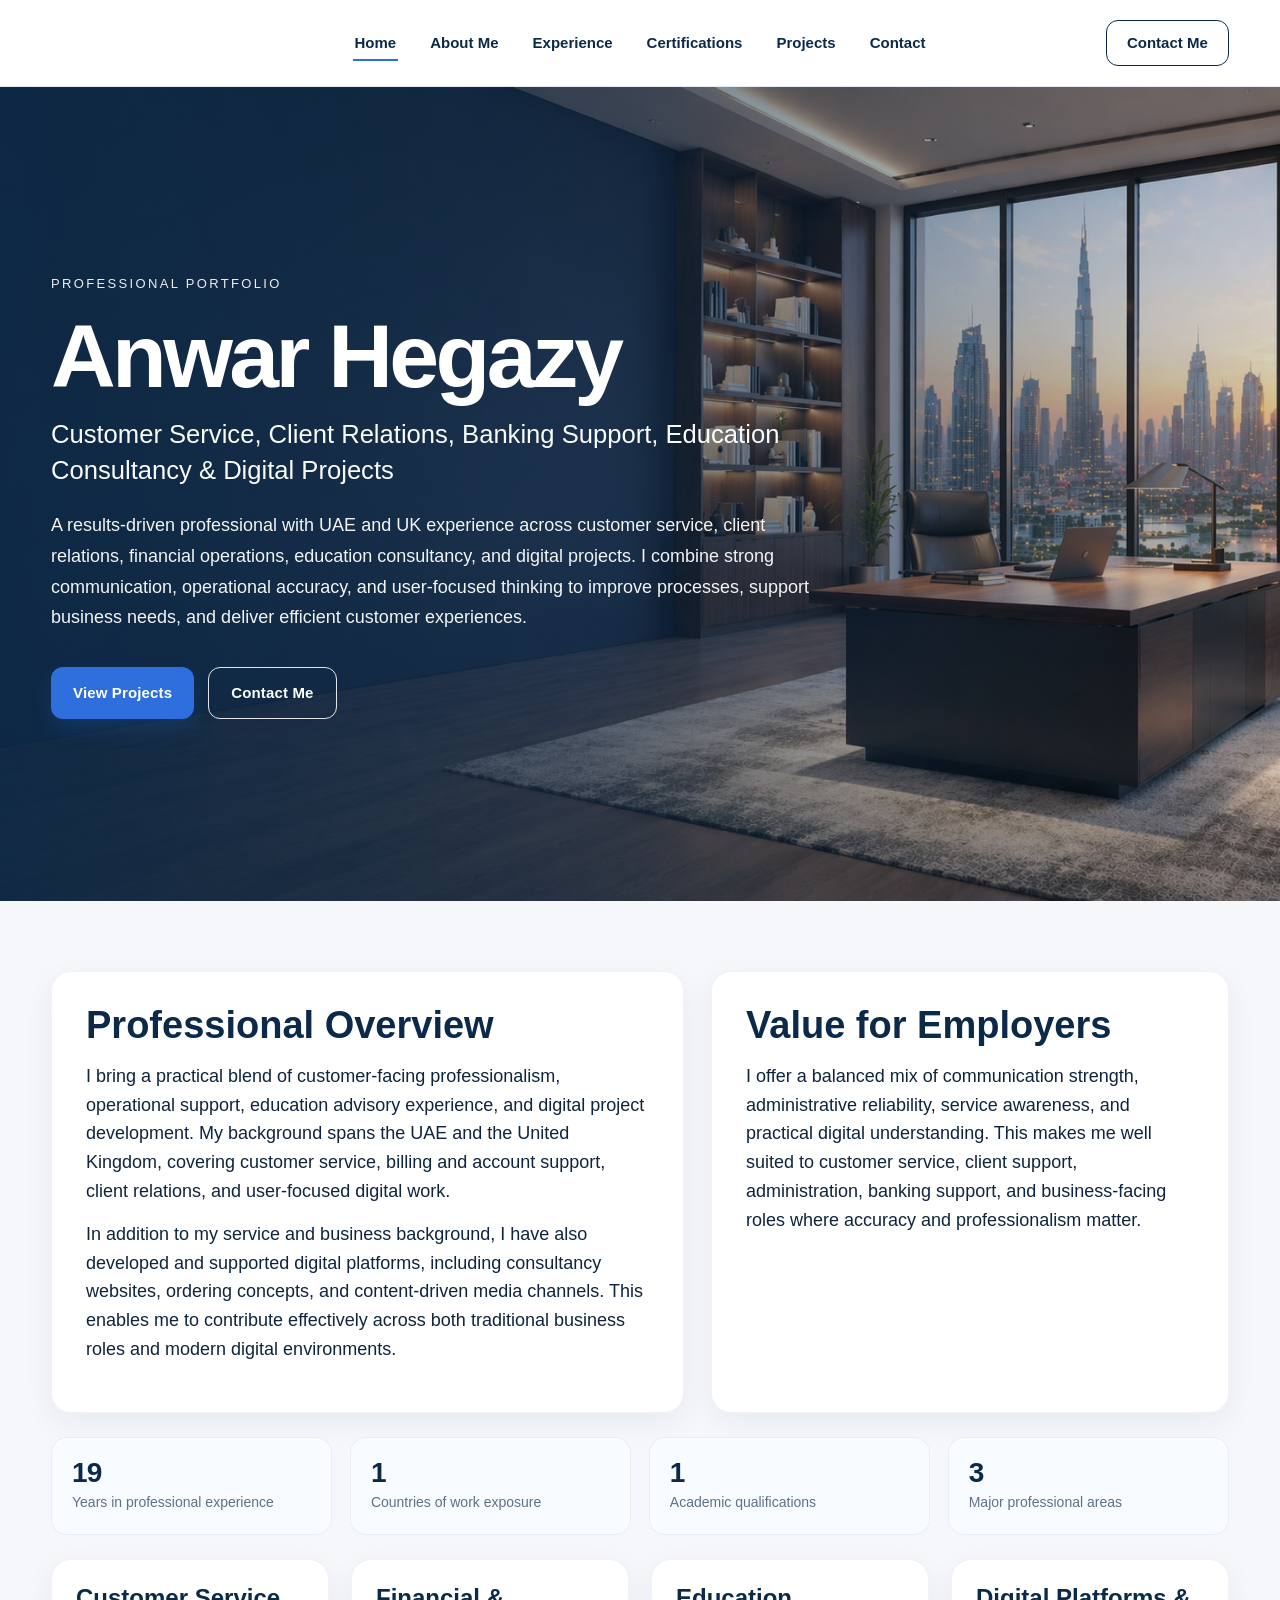
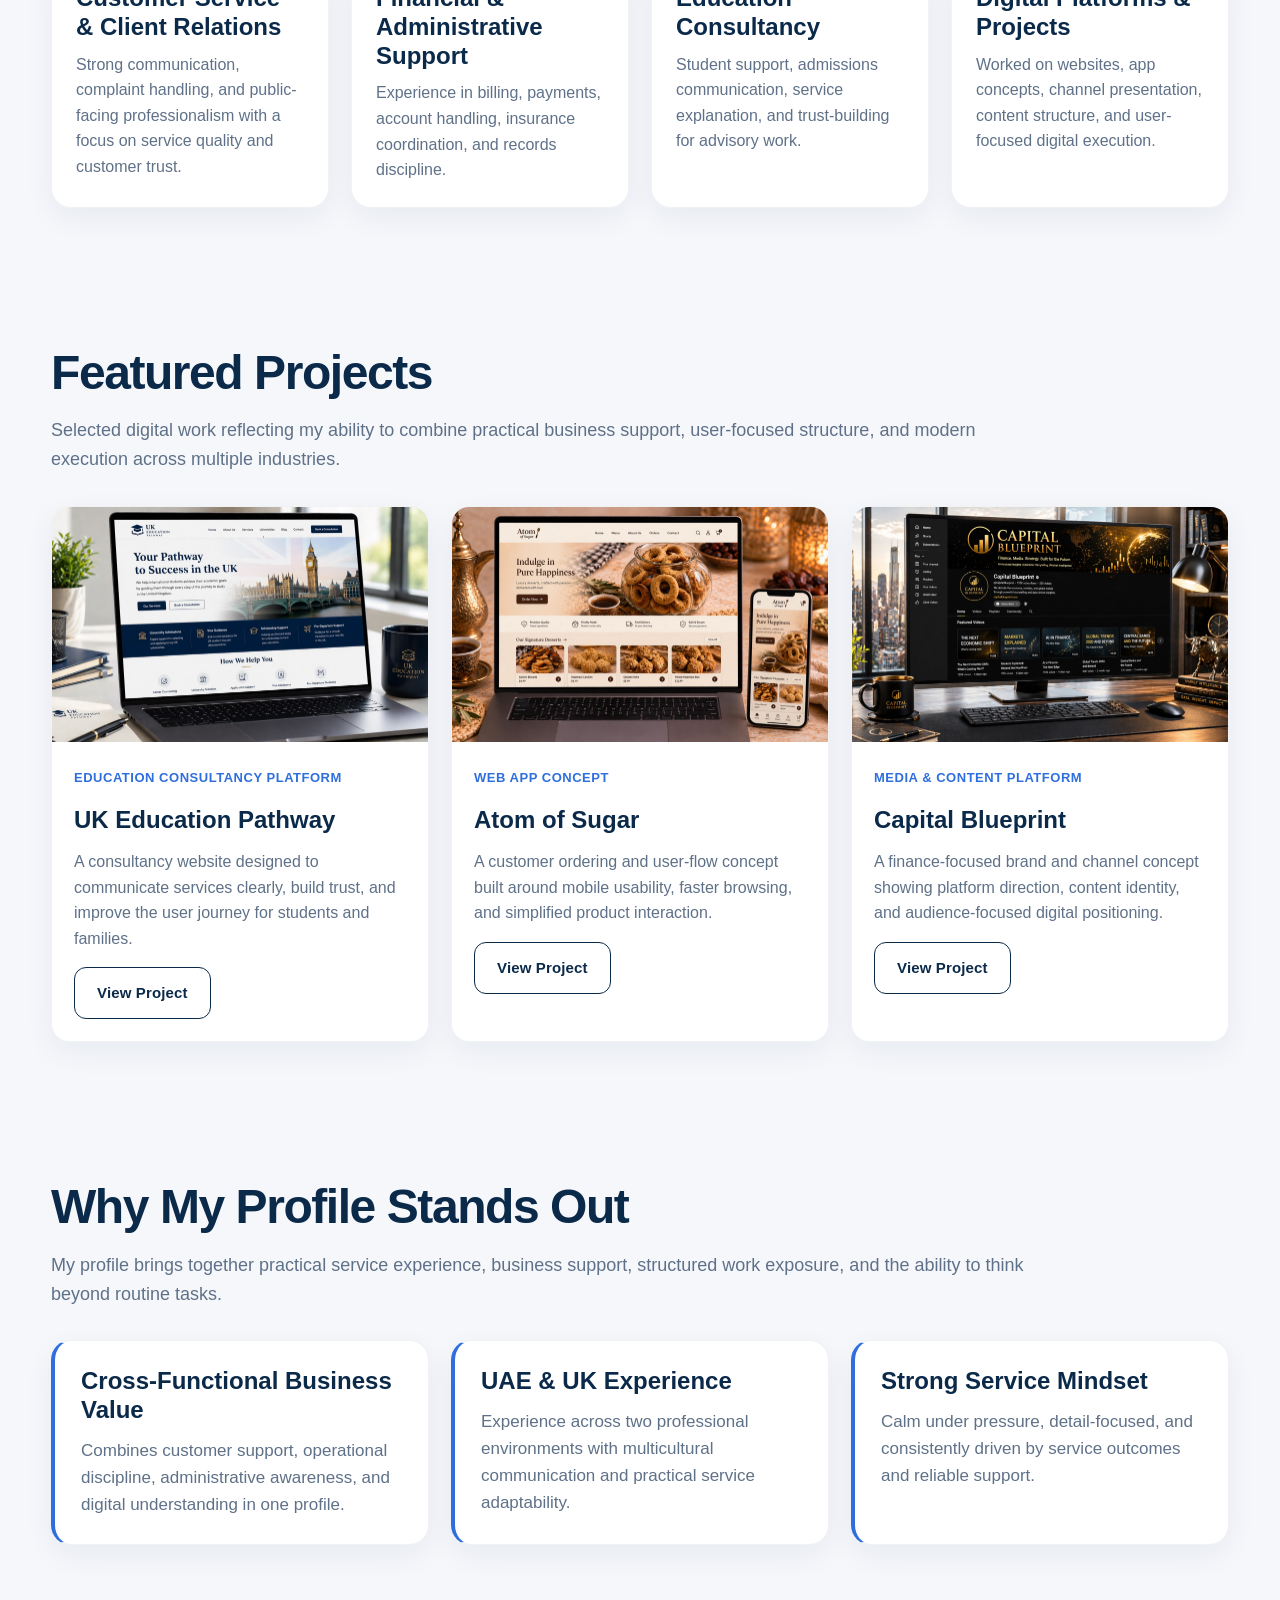
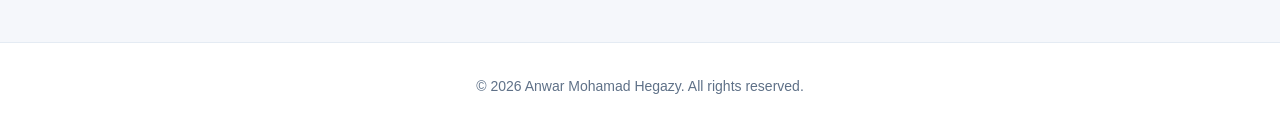
==== commit d3a58e44: "final recruiter-focused portfolio upgrade" ====
--- a/index.html
+++ b/index.html
@@ -3,10 +3,10 @@
 <head>
   <meta charset="UTF-8" />
   <meta name="viewport" content="width=device-width, initial-scale=1.0" />
-  <title>Anwar Hegazy | Professional Portfolio</title>
+  <title>Anwar Hegazy | Portfolio</title>
   <meta
     name="description"
-    content="Professional portfolio of Anwar Hegazy covering customer service, client relations, financial operations, education consultancy, and digital projects across the UAE and UK."
+    content="Customer service, client relations, financial operations, education consultancy, and digital project portfolio of Anwar Hegazy."
   />
   <link rel="icon" type="image/png" href="images/favicon.png" />
   <link rel="stylesheet" href="style.css" />
@@ -42,21 +42,19 @@
     </div>
   </header>
 
-  <section class="hero fade-in-section">
+  <section class="hero">
     <div class="container hero-inner">
-      <div class="hero-copy">
+      <div class="hero-copy fade-in-section">
         <span class="eyebrow">Professional Portfolio</span>
-
         <h1>Anwar Hegazy</h1>
-
         <p class="hero-subtitle">
-          Customer Service, Client Relations, Financial Support, Education Consultancy & Digital Projects
+          Customer Service, Client Relations, Banking Support, Education Consultancy & Digital Projects
         </p>
-
         <p class="hero-description">
-          A results-driven professional with UAE and UK experience across customer service, financial operations,
-          client-facing support, education consultancy, and digital platform development. I combine practical
-          business support with clear communication, relationship management, and modern digital execution.
+          A results-driven professional with UAE and UK experience across customer service, client relations,
+          financial operations, education consultancy, and digital projects. I combine strong communication,
+          operational accuracy, and user-focused thinking to improve processes, support business needs,
+          and deliver efficient customer experiences.
         </p>
 
         <div class="hero-actions">
@@ -67,141 +65,125 @@
     </div>
   </section>
 
-  <section class="home-section fade-in-section">
+  <section class="home-section">
     <div class="container">
       <div class="home-intro-grid">
-        <div class="home-intro-card">
+        <div class="home-intro-card fade-in-section">
           <h2>Professional Overview</h2>
           <p>
-            I bring a strong combination of customer-facing professionalism, operational accuracy, financial
-            support experience, consultancy exposure, and digital project development. My background spans the
-            UAE and the United Kingdom, covering customer service, accounts and billing support, client relations,
-            education advisory work, and web-based projects.
-          </p>
-          <p>
-            In addition to my service and business background, I have also developed and contributed to digital
-            platforms, including education websites, app concepts, and content-driven media channels. This gives
-            me a broader professional value profile than a traditional single-track candidate.
-          </p>
-        </div>
-
-        <div class="recruiter-strip">
-          <h3>Value for Employers</h3>
-          <p>
-            I offer a practical blend of customer service strength, administrative and financial support experience,
-            international exposure, and digital awareness. This makes me well suited for customer service, client
-            relations, banking support, administrative, consultancy, and digital-facing business roles in the UAE.
-          </p>
-        </div>
-      </div>
-
-      <div class="stats-row">
-        <div class="stat-box fade-in-section">
+            I bring a practical blend of customer-facing professionalism, operational support,
+            education advisory experience, and digital project development. My background spans the UAE
+            and the United Kingdom, covering customer service, billing and account support,
+            client relations, and user-focused digital work.
+          </p>
+          <p>
+            In addition to my service and business background, I have also developed and supported
+            digital platforms, including consultancy websites, ordering concepts, and content-driven
+            media channels. This enables me to contribute effectively across both traditional
+            business roles and modern digital environments.
+          </p>
+        </div>
+
+        <div class="home-intro-card fade-in-section">
+          <h2>Value for Employers</h2>
+          <p>
+            I offer a balanced mix of communication strength, administrative reliability,
+            service awareness, and practical digital understanding. This makes me well suited to
+            customer service, client support, administration, banking support, and business-facing roles
+            where accuracy and professionalism matter.
+          </p>
+        </div>
+      </div>
+
+      <div class="stats-row fade-in-section">
+        <div class="stat-box">
           <strong class="stat-number" data-target="20">0</strong>
-          <span class="stat-label">Years of professional experience</span>
-        </div>
-
-        <div class="stat-box fade-in-section">
+          <span class="stat-label">Years in professional experience</span>
+        </div>
+        <div class="stat-box">
           <strong class="stat-number" data-target="2">0</strong>
-          <span class="stat-label">Countries of work experience</span>
-        </div>
-
-        <div class="stat-box fade-in-section">
+          <span class="stat-label">Countries of work exposure</span>
+        </div>
+        <div class="stat-box">
           <strong class="stat-number" data-target="2">0</strong>
           <span class="stat-label">Academic qualifications</span>
         </div>
-
-        <div class="stat-box fade-in-section">
+        <div class="stat-box">
           <strong class="stat-number" data-target="4">0</strong>
-          <span class="stat-label">Major project areas delivered</span>
+          <span class="stat-label">Major professional areas</span>
         </div>
       </div>
 
       <div class="home-feature-grid">
         <div class="home-feature-card fade-in-section">
           <h3>Customer Service & Client Relations</h3>
-          <p>
-            Strong communication, complaint handling, customer support, relationship-building, and a dependable
-            public-facing professional approach.
-          </p>
-        </div>
-
+          <p>Strong communication, complaint handling, and public-facing professionalism with a focus on service quality and customer trust.</p>
+        </div>
         <div class="home-feature-card fade-in-section">
           <h3>Financial & Administrative Support</h3>
-          <p>
-            Experience in billing, payments, account handling, insurance coordination, documentation, reporting,
-            and structured process support.
-          </p>
-        </div>
-
+          <p>Experience in billing, payments, account handling, insurance coordination, and records discipline.</p>
+        </div>
         <div class="home-feature-card fade-in-section">
           <h3>Education Consultancy</h3>
-          <p>
-            Supported UK education consultancy work through admissions guidance, student communication, service
-            planning, and trust-based support.
-          </p>
-        </div>
-
-        <div class="home-feature-card fade-in-section">
-          <h3>Digital Projects & Platforms</h3>
-          <p>
-            Worked on websites, app concepts, digital brand presentation, content channels, and user-focused
-            online experiences.
-          </p>
-        </div>
-      </div>
-    </div>
-  </section>
-
-  <section class="home-section fade-in-section">
+          <p>Student support, admissions communication, service explanation, and trust-building for advisory work.</p>
+        </div>
+        <div class="home-feature-card fade-in-section">
+          <h3>Digital Platforms & Projects</h3>
+          <p>Worked on websites, app concepts, channel presentation, content structure, and user-focused digital execution.</p>
+        </div>
+      </div>
+    </div>
+  </section>
+
+  <section class="home-section">
     <div class="container">
-      <h2 class="section-title">Featured Projects</h2>
-      <p class="section-intro">
-        Selected projects and platforms reflecting my ability to combine service thinking, business support,
-        digital presentation, and practical execution across multiple industries.
+      <h2 class="section-title fade-in-section">Featured Projects</h2>
+      <p class="section-intro fade-in-section">
+        Selected digital work reflecting my ability to combine practical business support,
+        user-focused structure, and modern execution across multiple industries.
       </p>
 
       <div class="featured-projects-grid">
-        <article class="featured-project-card">
+        <article class="featured-project-card fade-in-section">
           <div class="featured-project-media">
-            <img src="images/uk-education-pathway-preview.jpg" alt="UK Education Pathway website preview" />
+            <img src="images/uk-education-pathway-preview.jpg" alt="UK Education Pathway preview" />
           </div>
           <div class="featured-project-body">
-            <span class="featured-project-label">Education Consultancy</span>
+            <span class="featured-project-label">Education Consultancy Platform</span>
             <h3>UK Education Pathway</h3>
             <p>
-              A professional consultancy platform built around UK university admissions guidance, service clarity,
-              and trust-based communication for students and families.
+              A consultancy website designed to communicate services clearly, build trust,
+              and improve the user journey for students and families.
             </p>
             <a href="projects.html" class="btn-outline-dark">View Project</a>
           </div>
         </article>
 
-        <article class="featured-project-card">
+        <article class="featured-project-card fade-in-section">
           <div class="featured-project-media">
-            <img src="images/atom-of-sugar-preview.jpg" alt="Atom of Sugar app preview" />
+            <img src="images/atom-of-sugar-preview.jpg" alt="Atom of Sugar preview" />
           </div>
           <div class="featured-project-body">
             <span class="featured-project-label">Web App Concept</span>
             <h3>Atom of Sugar</h3>
             <p>
-              A modern dessert ordering web app concept focused on mobile usability, product presentation,
-              and a clean digital customer journey.
+              A customer ordering and user-flow concept built around mobile usability,
+              faster browsing, and simplified product interaction.
             </p>
             <a href="projects.html" class="btn-outline-dark">View Project</a>
           </div>
         </article>
 
-        <article class="featured-project-card">
+        <article class="featured-project-card fade-in-section">
           <div class="featured-project-media">
-            <img src="images/capital-blueprint-preview.jpg" alt="Capital Blueprint platform preview" />
+            <img src="images/capital-blueprint-preview.jpg" alt="Capital Blueprint preview" />
           </div>
           <div class="featured-project-body">
-            <span class="featured-project-label">Finance Media Brand</span>
+            <span class="featured-project-label">Media & Content Platform</span>
             <h3>Capital Blueprint</h3>
             <p>
-              A premium finance and media concept focused on content direction, visual identity,
-              and documentary-style digital storytelling.
+              A finance-focused brand and channel concept showing platform direction,
+              content identity, and audience-focused digital positioning.
             </p>
             <a href="projects.html" class="btn-outline-dark">View Project</a>
           </div>
@@ -210,36 +192,36 @@
     </div>
   </section>
 
-  <section class="home-section fade-in-section">
+  <section class="home-section">
     <div class="container">
-      <h2 class="section-title">Why My Profile Stands Out</h2>
-      <p class="section-intro">
-        My profile brings together real business support experience, customer-facing capability, international
-        work exposure, and digital project understanding — making me effective across both traditional and modern roles.
+      <h2 class="section-title fade-in-section">Why My Profile Stands Out</h2>
+      <p class="section-intro fade-in-section">
+        My profile brings together practical service experience, business support,
+        structured work exposure, and the ability to think beyond routine tasks.
       </p>
 
       <div class="highlights-grid">
-        <div class="highlight-card card">
+        <div class="highlight-card card fade-in-section">
           <h4>Cross-Functional Business Value</h4>
           <p>
-            Combines customer support, operational discipline, administrative awareness, and digital execution,
-            giving employers broader value than a narrow single-function profile.
-          </p>
-        </div>
-
-        <div class="highlight-card card">
+            Combines customer support, operational discipline, administrative awareness,
+            and digital understanding in one profile.
+          </p>
+        </div>
+
+        <div class="highlight-card card fade-in-section">
           <h4>UAE & UK Experience</h4>
           <p>
-            Experience across both UAE and UK environments strengthens adaptability, multicultural communication,
-            and practical understanding of different customer and workplace expectations.
-          </p>
-        </div>
-
-        <div class="highlight-card card">
+            Experience across two professional environments with multicultural communication
+            and practical service adaptability.
+          </p>
+        </div>
+
+        <div class="highlight-card card fade-in-section">
           <h4>Strong Service Mindset</h4>
           <p>
-            Built on professionalism, clarity, patience, responsiveness, and a consistent focus on delivering
-            positive service outcomes and reliable support.
+            Calm under pressure, detail-focused, and consistently driven by service outcomes
+            and reliable support.
           </p>
         </div>
       </div>
--- a/style.css
+++ b/style.css
@@ -1027,7 +1027,7 @@
   box-shadow: 0 18px 44px rgba(16, 36, 62, 0.10);
 }
 
-/* Certifications page only */
+/* Certifications page only - desktop/tablet layout */
 .certifications-page .projects-stack {
   display: grid;
   grid-template-columns: repeat(2, 1fr);
@@ -1133,6 +1133,15 @@
   border-radius: 12px;
 }
 
+/* Mobile certificates accordion */
+.cert-mobile-details {
+  display: none;
+}
+
+.cert-desktop-details {
+  display: block;
+}
+
 /* Responsive */
 @media (max-width: 1200px) {
   .home-feature-grid,
@@ -1242,207 +1251,655 @@
 }
 
 @media (max-width: 768px) {
+  body {
+    font-size: 16px;
+    line-height: 1.6;
+  }
+
+  .container {
+    width: min(94%, 100%);
+  }
+
+  .site-header {
+    position: sticky;
+    top: 0;
+  }
+
+  .header-inner {
+    min-height: 72px;
+    grid-template-columns: 1fr auto;
+  }
+
+  .menu-toggle {
+    display: inline-flex;
+    align-items: center;
+    justify-content: center;
+    width: 44px;
+    height: 44px;
+    border-radius: 12px;
+  }
+
+  .page-hero {
+    padding: 44px 0 20px;
+  }
+
+  .page-hero h1 {
+    font-size: 40px;
+    line-height: 1.05;
+    letter-spacing: -0.03em;
+  }
+
+  .page-hero p {
+    margin-top: 14px;
+    font-size: 18px;
+    line-height: 1.55;
+  }
+
   .hero {
-    min-height: calc(100vh - 76px);
+    min-height: auto;
+    background:
+      linear-gradient(
+        to bottom,
+        rgba(11, 42, 74, 0.78),
+        rgba(11, 42, 74, 0.58)
+      ),
+      url("images/hero-bg.jpg") center top / contain no-repeat;
+    background-color: #0b2a4a;
+    align-items: flex-start;
   }
 
   .hero-inner {
-    padding: 56px 0;
+    padding: 42px 0 34px;
+  }
+
+  .hero-copy {
+    max-width: 100%;
+  }
+
+  .eyebrow {
+    font-size: 11px;
+    letter-spacing: 0.14em;
+    margin-bottom: 12px;
+  }
+
+  .hero h1 {
+    font-size: 54px;
+    line-height: 0.96;
+    margin-bottom: 14px;
+  }
+
+  .hero-subtitle {
+    font-size: 18px;
+    line-height: 1.45;
+    margin-bottom: 14px;
+  }
+
+  .hero-description {
+    font-size: 15px;
+    line-height: 1.65;
+    margin-bottom: 20px;
+    max-width: 100%;
   }
 
   .hero-actions {
+    display: flex;
     flex-direction: column;
-    align-items: flex-start;
+    gap: 10px;
+    align-items: stretch;
   }
 
   .btn-primary,
   .btn-secondary,
   .btn-light,
-  .btn-outline-dark {
+  .btn-outline-dark,
+  .header-btn {
     width: 100%;
-    max-width: 280px;
-  }
-
-  .page-hero {
-    padding-top: 74px;
+    max-width: 100%;
+    min-height: 46px;
+    font-size: 14px;
+    padding: 0 16px;
+  }
+
+  .section,
+  .section-tight,
+  .home-section {
+    padding: 34px 0;
+  }
+
+  .section-title {
+    font-size: 32px;
+    line-height: 1.08;
+    margin-bottom: 12px;
+  }
+
+  .section-subtitle {
+    font-size: 24px;
+    line-height: 1.15;
+    margin-bottom: 18px;
+  }
+
+  .section-intro,
+  .home-intro-card p,
+  .about-copy p,
+  .timeline-card p,
+  .featured-project-body p,
+  .project-showcase-content p,
+  .contact-card p,
+  .recruiter-strip p {
+    font-size: 15px;
+    line-height: 1.65;
+  }
+
+  .home-intro-grid,
+  .about-grid,
+  .contact-grid,
+  .contact-strip,
+  .home-feature-grid,
+  .featured-projects-grid,
+  .highlights-grid,
+  .stats-row,
+  .two-col {
+    grid-template-columns: 1fr !important;
+    gap: 14px;
+  }
+
+  .stats-row {
+    grid-template-columns: repeat(2, 1fr) !important;
+  }
+
+  .stat-box {
+    padding: 16px;
+    border-radius: 14px;
+  }
+
+  .stat-number,
+  .stat-box strong {
+    font-size: 24px;
+  }
+
+  .stat-label,
+  .stat-box span {
+    font-size: 12px;
+    line-height: 1.4;
   }
 
   .home-intro-card,
   .about-copy.card,
   .timeline-card,
-  .cert-card,
   .contact-card,
   .contact-mini,
   .home-feature-card,
   .featured-project-body,
+  .highlight-card,
   .recruiter-strip,
-  .project-showcase {
-    padding: 22px;
-  }
-
+  .project-showcase,
   .cert-card {
-    padding-top: 24px;
+    padding: 18px;
+    border-radius: 18px;
+  }
+
+  .about-grid {
+    gap: 18px;
+  }
+
+  .about-photo img {
+    aspect-ratio: 0.8 / 1;
+    border-radius: 16px;
+  }
+
+  .about-copy h2,
+  .home-intro-card h2 {
+    font-size: 24px;
+    line-height: 1.15;
+    margin-bottom: 12px;
+  }
+
+  .timeline-card h3 {
+    font-size: 22px;
+    line-height: 1.2;
+  }
+
+  .timeline-meta {
+    font-size: 14px;
+    line-height: 1.5;
+    margin-bottom: 10px;
+  }
+
+  .highlight-card h4,
+  .home-feature-card h3,
+  .featured-project-body h3,
+  .contact-card h3,
+  .contact-mini h4 {
+    font-size: 18px;
+    line-height: 1.25;
+    margin-bottom: 10px;
+  }
+
+  .recruiter-strip h3 {
+    font-size: 22px;
+    line-height: 1.2;
+    margin-bottom: 10px;
+  }
+
+  .project-showcase,
+  .project-showcase.reverse {
+    grid-template-columns: 1fr !important;
+    gap: 16px;
+  }
+
+  .project-showcase.reverse .project-showcase-media,
+  .project-showcase.reverse .project-showcase-content {
+    order: initial !important;
+  }
+
+  .project-showcase-content h2 {
+    font-size: 24px;
+    line-height: 1.15;
+    margin-bottom: 8px;
+  }
+
+  .project-kicker {
+    font-size: 10px;
+    margin-bottom: 8px;
+  }
+
+  .project-sub {
+    font-size: 13px;
+    line-height: 1.45;
+    margin-bottom: 8px;
+  }
+
+  .project-points {
+    margin: 0 0 12px 18px;
+  }
+
+  .project-points li {
+    font-size: 14px;
+    line-height: 1.5;
+    margin-bottom: 6px;
+  }
+
+  .skills-tags {
+    gap: 8px;
+    margin: 12px 0 14px;
+  }
+
+  .skills-tags span {
+    min-height: 32px;
+    padding: 0 10px;
+    font-size: 12px;
+    line-height: 1;
+  }
+
+  .project-links {
+    display: flex;
+    flex-direction: column;
+    gap: 10px;
+  }
+
+  .project-image-wrap,
+  .static-image,
+  .featured-project-media,
+  .cert-image {
+    border-radius: 14px;
+    overflow: hidden;
+  }
+
+  .project-image-wrap img,
+  .static-image img {
+    width: 100%;
+    height: auto;
+    max-height: 220px;
+    object-fit: cover;
+    object-position: center top;
+  }
+
+  .featured-project-media {
+    aspect-ratio: 16 / 10;
   }
 
   .cert-grid {
-    grid-template-columns: repeat(2, 1fr);
+    grid-template-columns: 1fr !important;
     gap: 14px;
   }
 
   .cert-card h3 {
     font-size: 18px;
+    line-height: 1.2;
   }
 
   .cert-card p {
     font-size: 14px;
+    line-height: 1.55;
   }
 
   .cert-image {
-    height: 120px;
-  }
-
-  .section-subtitle {
-    font-size: 28px;
-  }
-
-  .home-feature-grid {
-    grid-template-columns: 1fr;
-  }
-
-  .project-showcase-content h2 {
-    font-size: 30px;
-  }
-
-  .project-image-overlay {
-    opacity: 1;
-    padding: 16px;
-    background: linear-gradient(to top, rgba(11, 42, 74, 0.55), rgba(11, 42, 74, 0.06));
-  }
-
-  .project-image-overlay span {
-    min-height: 38px;
-    font-size: 13px;
-  }
-
-  .footer-inner {
-    flex-direction: column;
-    align-items: center;
-  }
-}
-
-@media (max-width: 640px) {
-  .section {
-    padding: 56px 0;
-  }
-
-  .section-tight {
-    padding: 38px 0 56px;
-  }
-
-  .page-hero {
-    padding: 82px 0 24px;
-  }
-
-  .section-title {
-    margin-bottom: 14px;
-  }
-
-  .header-btn {
-    min-height: 42px;
-    padding: 0 16px;
-  }
-}
-
-@media (max-width: 600px) {
+    height: 180px;
+  }
+
+  /* Mobile certifications polished accordion */
   .certifications-page .projects-stack {
-    grid-template-columns: repeat(2, 1fr);
-    gap: 12px;
+    grid-template-columns: 1fr !important;
+    gap: 16px;
   }
 
   .certifications-page .project-showcase,
   .certifications-page .project-showcase.reverse,
   .certifications-page .consultancy-project {
-    padding: 12px;
-    gap: 12px;
+    padding: 16px;
+    gap: 14px;
+    border-radius: 18px;
   }
 
   .certifications-page .project-image-wrap img,
   .certifications-page .static-image img {
-    height: 110px;
-  }
-
-  .certifications-page .project-showcase-content {
+    height: 190px;
+    object-fit: cover;
+    object-position: top;
+    border-radius: 14px;
+  }
+
+  .certifications-page .project-showcase-content h2 {
+    font-size: 20px;
+    line-height: 1.2;
+    margin-bottom: 4px;
+  }
+
+  .certifications-page .project-sub {
+    font-size: 14px;
+    line-height: 1.45;
+    margin-bottom: 2px;
+  }
+
+  .cert-desktop-details {
+    display: none;
+  }
+
+  .cert-mobile-details {
+    display: block;
+    margin-top: 6px;
+  }
+
+  .cert-details-toggle {
+    width: 100%;
+    min-height: 44px;
+    padding: 0 14px;
+    border: 1px solid #d8e2ef;
+    border-radius: 12px;
+    background: #f8fbff;
+    color: #0b2a4a;
+    font-size: 14px;
+    font-weight: 700;
+    cursor: pointer;
+    transition: all 0.25s ease;
+    display: flex;
+    align-items: center;
+    justify-content: space-between;
+    gap: 10px;
+  }
+
+  .cert-details-toggle::after {
+    content: "+";
+    font-size: 18px;
+    line-height: 1;
+    font-weight: 700;
+    transition: transform 0.25s ease;
+  }
+
+  .cert-details-toggle:hover {
+    background: #eef4fb;
+  }
+
+  .cert-details-toggle.active {
+    background: #0b2a4a;
+    color: #ffffff;
+    border-color: #0b2a4a;
+  }
+
+  .cert-details-toggle.active::after {
+    content: "−";
+  }
+
+  .cert-details-panel {
+    display: grid;
+    grid-template-rows: 0fr;
+    opacity: 0;
+    transition: grid-template-rows 0.3s ease, opacity 0.25s ease, margin-top 0.25s ease;
+    margin-top: 0;
+  }
+
+  .cert-details-panel-inner {
+    overflow: hidden;
+  }
+
+  .cert-details-panel.show {
+    grid-template-rows: 1fr;
+    opacity: 1;
+    margin-top: 12px;
+  }
+
+  .cert-details-panel p {
+    font-size: 14px;
+    line-height: 1.6;
+    color: var(--muted);
+    margin: 0 0 12px;
+  }
+
+  .cert-details-panel .skills-tags {
     gap: 8px;
+    margin: 0 0 14px;
+  }
+
+  .cert-details-panel .skills-tags span {
+    min-height: 30px;
+    padding: 0 10px;
+    font-size: 11px;
+  }
+
+  .cert-details-panel .project-links {
+    margin-top: 0;
+    padding-top: 0;
+  }
+
+  .cert-details-panel .btn-primary {
+    width: 100%;
+    min-height: 42px;
+    font-size: 13px;
+    border-radius: 10px;
+  }
+
+  .contact-card a,
+  .contact-mini a {
+    word-break: break-word;
+  }
+
+  .form-group label {
+    font-size: 14px;
+  }
+
+  .form-group input,
+  .form-group textarea {
+    font-size: 16px;
+    padding: 12px 14px;
+    border-radius: 12px;
+  }
+
+  .form-group textarea {
+    min-height: 160px;
+  }
+
+  .references {
+    margin-top: 18px;
+    font-size: 18px;
+    line-height: 1.4;
+  }
+
+  .site-footer {
+    padding: 22px 0;
+    margin-top: 18px;
+  }
+
+  .footer-inner p {
+    font-size: 13px;
+    line-height: 1.5;
+  }
+}
+
+@media (max-width: 480px) {
+  .hero h1 {
+    font-size: 46px;
+  }
+
+  .page-hero h1 {
+    font-size: 34px;
+  }
+
+  .page-hero p,
+  .hero-subtitle,
+  .hero-description {
+    font-size: 15px;
+  }
+
+  .stats-row {
+    grid-template-columns: 1fr 1fr !important;
+    gap: 10px;
+  }
+
+  .stat-box {
+    padding: 14px;
+  }
+
+  .stat-number,
+  .stat-box strong {
+    font-size: 22px;
+  }
+
+  .project-showcase-content h2,
+  .about-copy h2,
+  .home-intro-card h2 {
+    font-size: 22px;
   }
 
   .certifications-page .project-showcase-content h2 {
-    font-size: 15px;
-  }
-
-  .certifications-page .project-showcase-content p,
-  .certifications-page .project-sub {
+    font-size: 18px;
+  }
+
+  .skills-tags span {
     font-size: 11px;
-    line-height: 1.45;
-  }
-
-  .certifications-page .skills-tags {
-    gap: 6px;
-  }
-
-  .certifications-page .skills-tags span {
-    min-height: 26px;
-    padding: 0 8px;
-    font-size: 10px;
-  }
-
-  .certifications-page .project-links {
-    padding-top: 6px;
-  }
-
-  .certifications-page .btn-primary {
-    width: 100%;
-    min-height: 34px;
-    font-size: 11px;
-    padding: 0 8px;
-    border-radius: 8px;
-  }
-}
-
-@media (max-width: 520px) {
-  .cert-grid {
-    grid-template-columns: repeat(2, 1fr);
-  }
-
-  .cert-card {
-    padding: 16px;
-    padding-top: 18px;
-  }
-
-  .cert-card h3 {
+    min-height: 30px;
+    padding: 0 9px;
+  }
+}
+
+/* =========================================
+   PROJECT IMPACT / RESULTS
+========================================= */
+
+.metrics-note {
+  margin: 14px 0 0;
+  font-size: 16px;
+  color: var(--muted);
+}
+
+.project-impact {
+  margin-top: 22px;
+}
+
+.project-impact h4 {
+  margin: 0 0 12px;
+  font-size: 18px;
+  color: var(--navy);
+}
+
+.impact-grid {
+  display: grid;
+  grid-template-columns: 1fr 1fr;
+  gap: 14px;
+  margin-bottom: 14px;
+}
+
+.impact-box {
+  padding: 16px;
+  border-radius: 12px;
+  border: 1px solid rgba(11, 42, 74, 0.08);
+}
+
+.impact-box strong {
+  display: inline-block;
+  margin-bottom: 8px;
+  font-size: 14px;
+  color: var(--navy);
+}
+
+.impact-box p {
+  margin: 0;
+  font-size: 14px;
+  line-height: 1.6;
+  color: var(--muted);
+}
+
+.impact-box.before {
+  background: #f7f9fc;
+}
+
+.impact-box.after {
+  background: #edf4ff;
+}
+
+.results {
+  margin-top: 12px;
+}
+
+.results h5 {
+  margin: 0 0 10px;
+  font-size: 15px;
+  color: var(--navy);
+}
+
+.results ul {
+  margin: 0;
+  padding-left: 18px;
+}
+
+.results li {
+  margin-bottom: 7px;
+  font-size: 14px;
+  line-height: 1.55;
+  color: var(--muted);
+}
+
+/* =========================================
+   SMALL PREMIUM POLISH
+========================================= */
+
+.project-showcase-content .project-points li,
+.project-showcase-content .results li,
+.project-showcase-content .impact-box p {
+  max-width: 720px;
+}
+
+.recruiter-strip p,
+.section-intro,
+.metrics-note {
+  max-width: 980px;
+}
+
+@media (max-width: 768px) {
+  .impact-grid {
+    grid-template-columns: 1fr;
+  }
+
+  .project-impact h4 {
     font-size: 16px;
   }
 
-  .cert-card p,
-  .cert-action a {
-    font-size: 13px;
-  }
-
-  .cert-image {
-    height: 100px;
-  }
-
-  .project-showcase-content h2 {
-    font-size: 26px;
-  }
-
-  .project-points li,
-  .project-showcase-content p {
-    font-size: 15px;
-  }
-
-  .skills-tags span {
-    font-size: 13px;
-    min-height: 34px;
-    padding: 0 12px;
+  .impact-box {
+    padding: 14px;
+  }
+
+  .impact-box p,
+  .results li,
+  .metrics-note {
+    font-size: 14px;
   }
 }
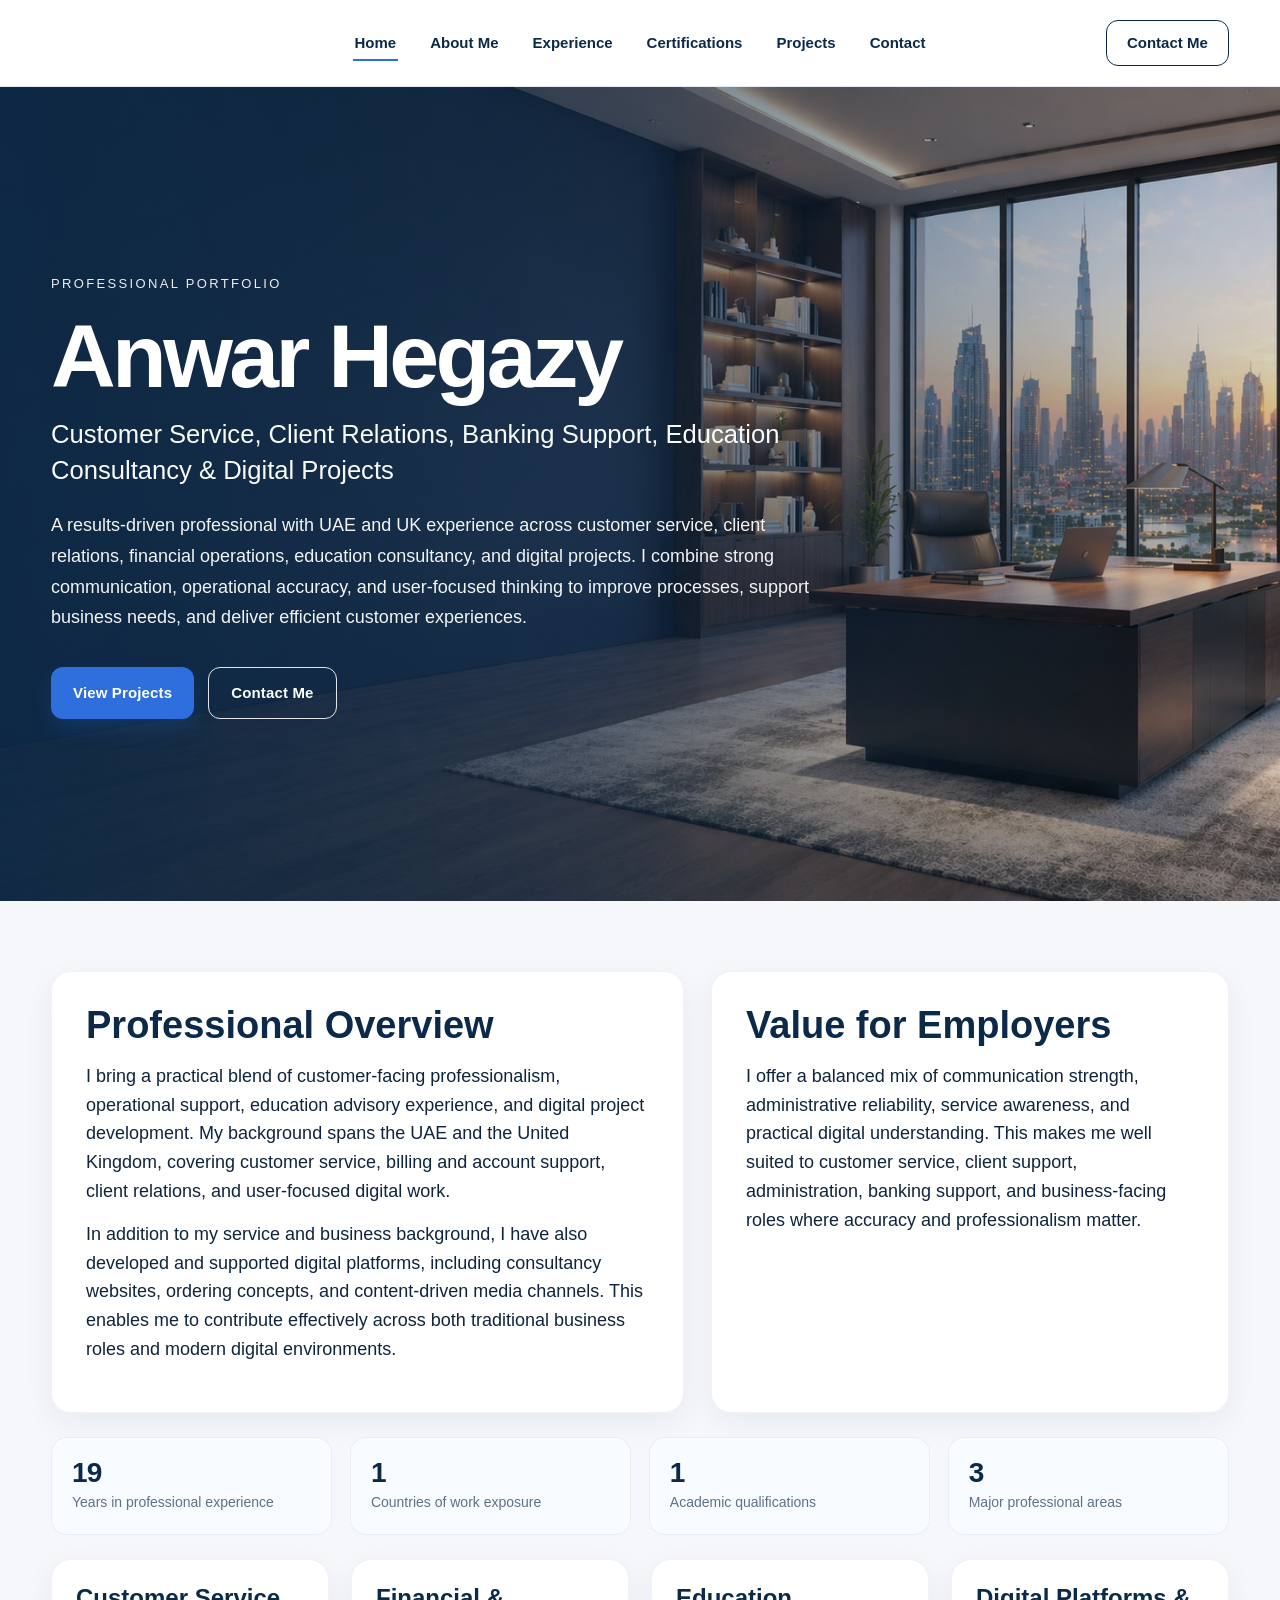
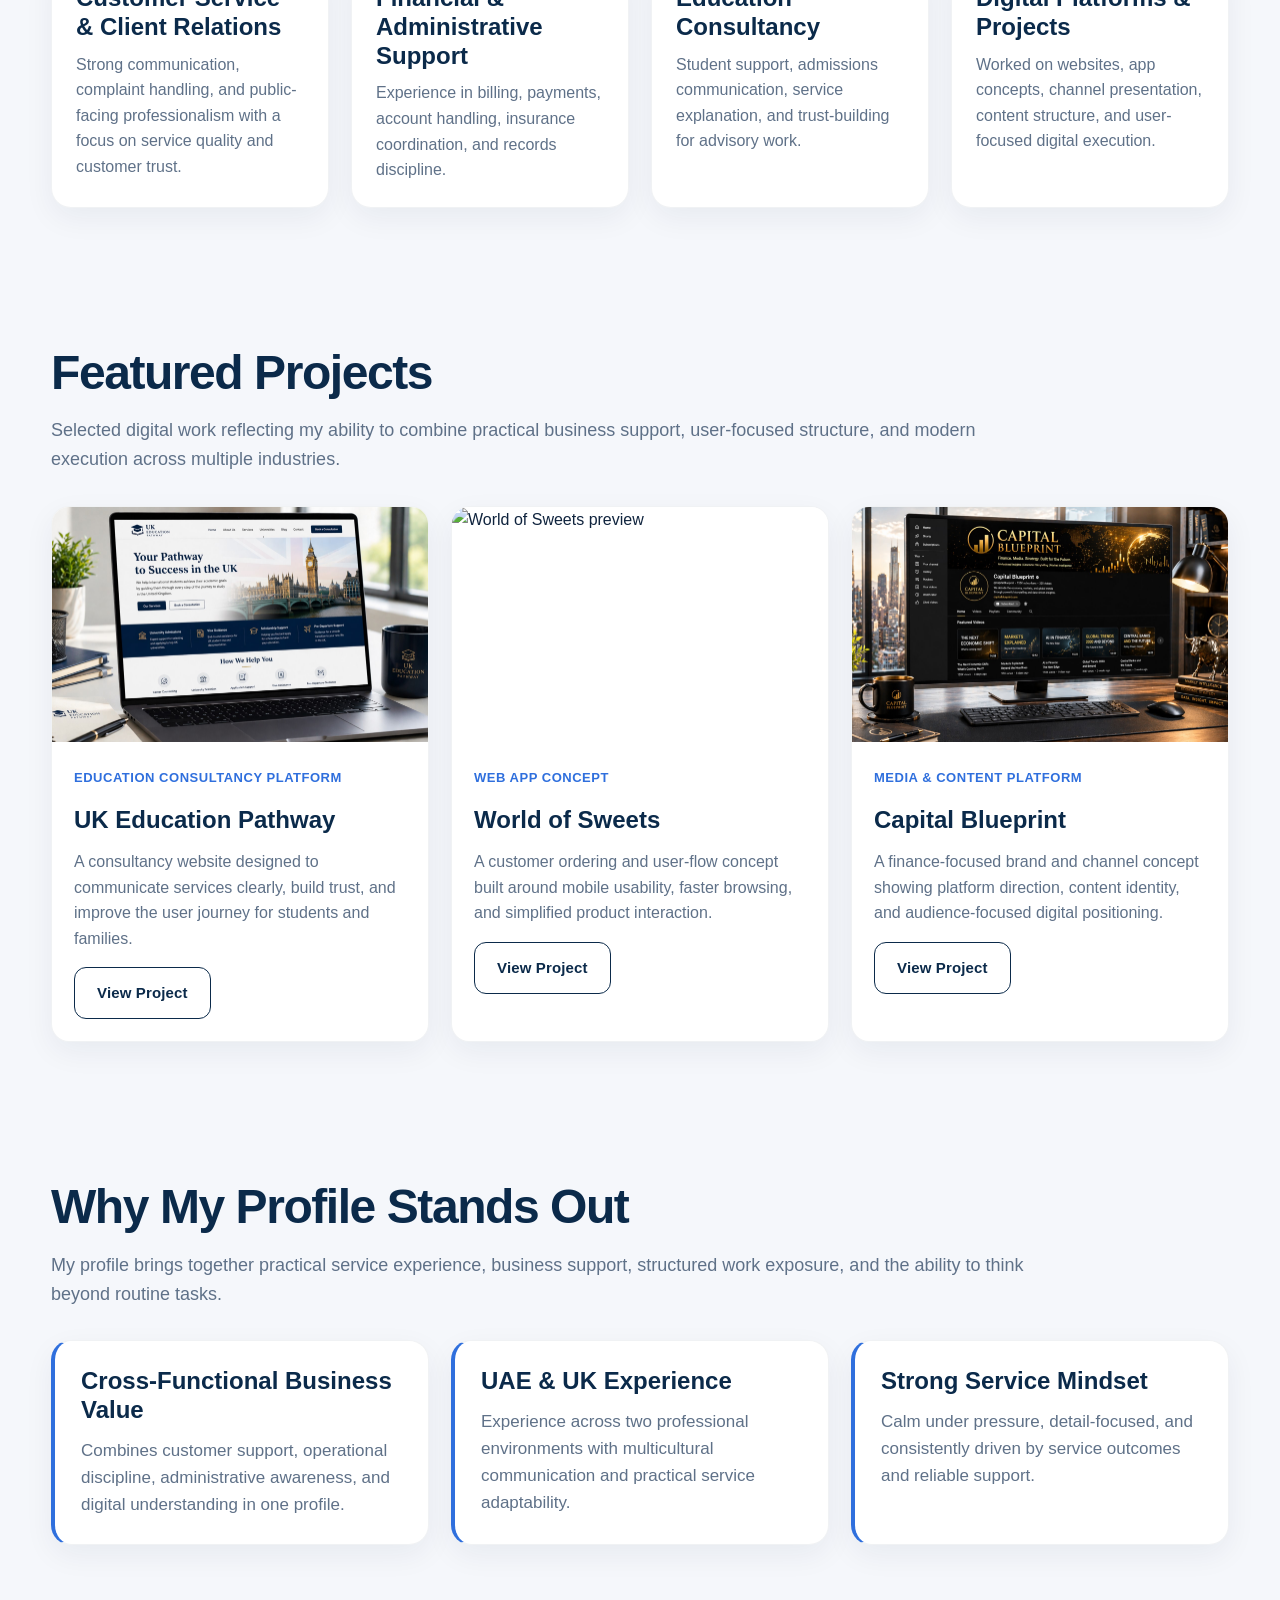
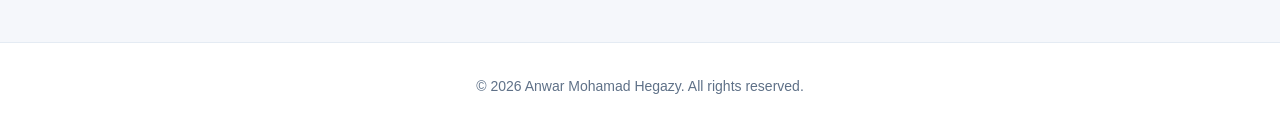
==== commit b491ead0: "Updated Atom of Sugar to World of Sweets" ====
--- a/index.html
+++ b/index.html
@@ -161,11 +161,11 @@
 
         <article class="featured-project-card fade-in-section">
           <div class="featured-project-media">
-            <img src="images/atom-of-sugar-preview.jpg" alt="Atom of Sugar preview" />
+            <img src="images/world-of-sweets-preview.jpg" alt="World of Sweets preview" />
           </div>
           <div class="featured-project-body">
             <span class="featured-project-label">Web App Concept</span>
-            <h3>Atom of Sugar</h3>
+            <h3>World of Sweets</h3>
             <p>
               A customer ordering and user-flow concept built around mobile usability,
               faster browsing, and simplified product interaction.
